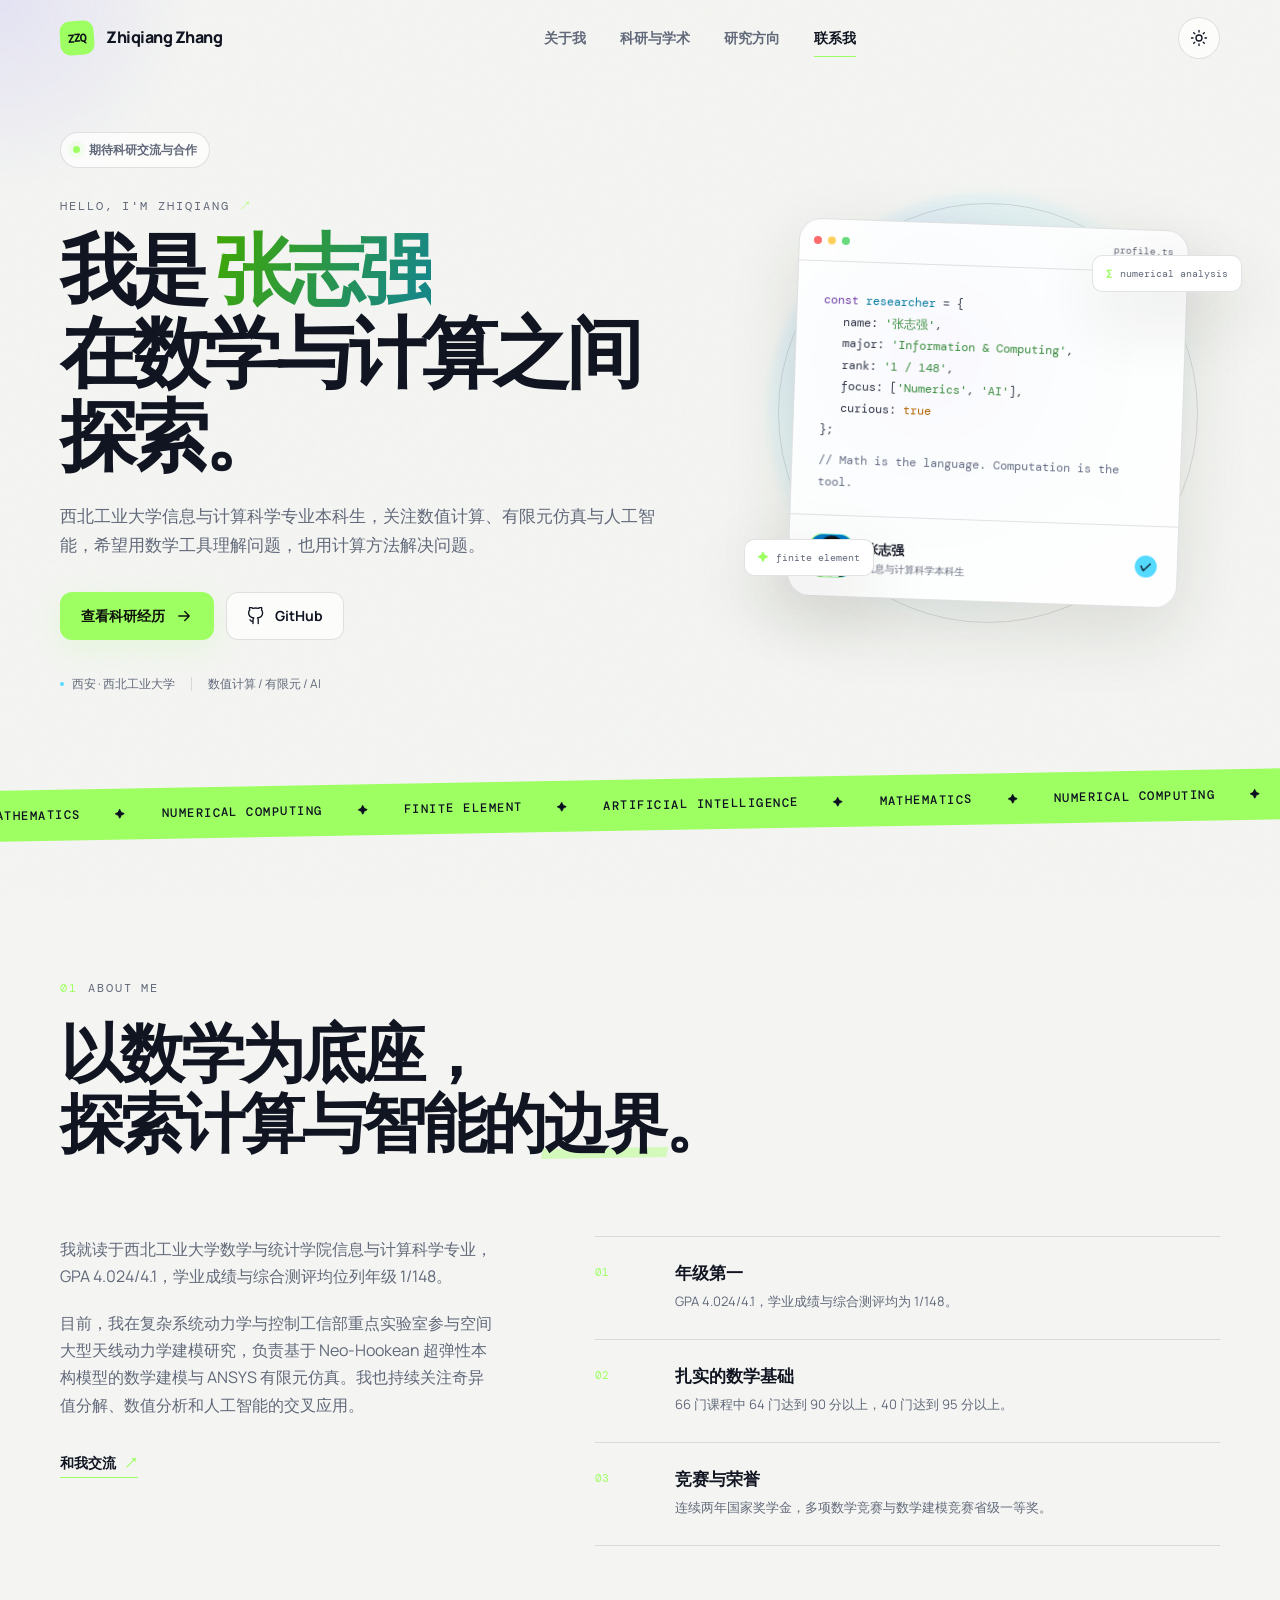
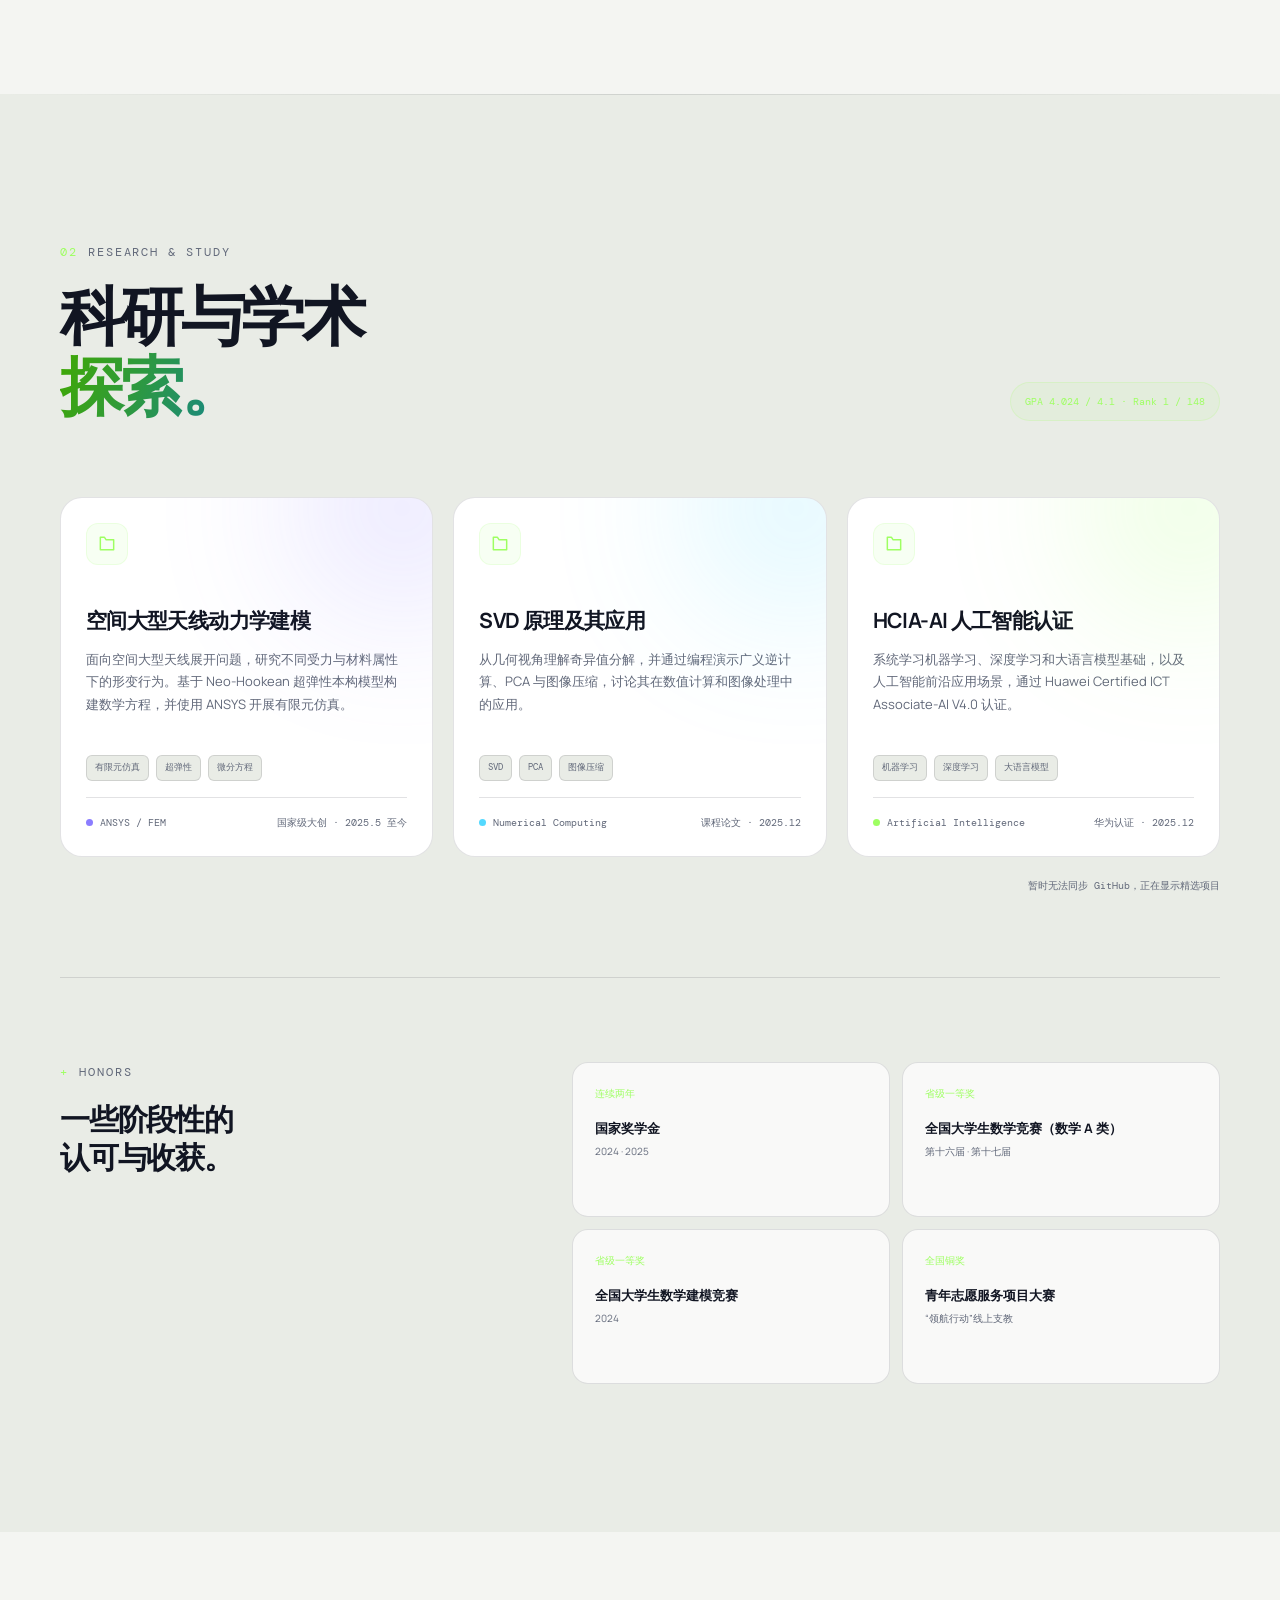
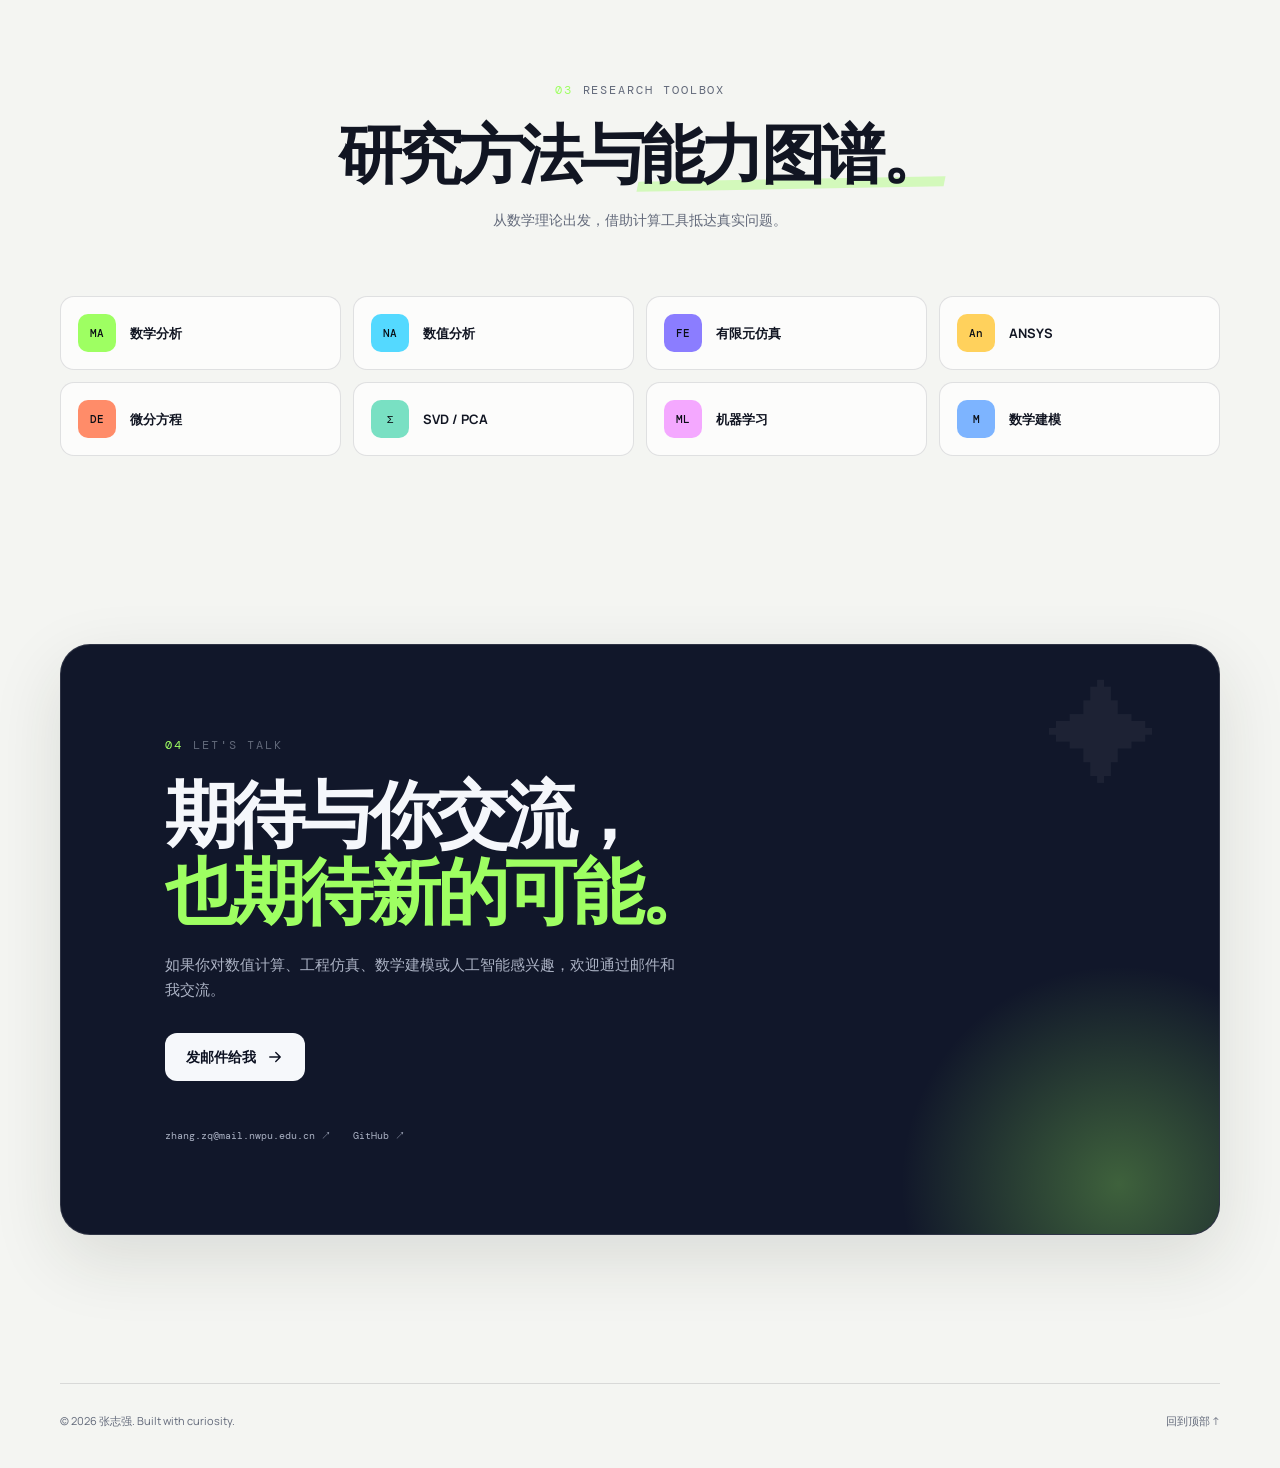
==== index.html @ 304f9591 "Create personal GitHub Pages site" ====
<!doctype html>
<html lang="zh-CN">
  <head>
    <meta charset="UTF-8" />
    <meta name="viewport" content="width=device-width, initial-scale=1.0, viewport-fit=cover" />
    <meta name="description" content="开发者个人主页与开源项目展示" />
    <meta name="theme-color" content="#0b1020" />
    <meta name="apple-mobile-web-app-capable" content="yes" />
    <meta name="apple-mobile-web-app-status-bar-style" content="black-translucent" />
    <meta name="apple-mobile-web-app-title" content="张志强" />
    <title>你的名字 · Developer</title>
    <link rel="manifest" href="manifest.webmanifest" />
    <link rel="icon" href="assets/icon.svg" type="image/svg+xml" />
    <link rel="apple-touch-icon" href="assets/icon.svg" />
    <link rel="preconnect" href="https://fonts.googleapis.com" />
    <link rel="preconnect" href="https://fonts.gstatic.com" crossorigin />
    <link
      href="https://fonts.googleapis.com/css2?family=DM+Mono:wght@400;500&family=Manrope:wght@400;500;600;700;800&display=swap"
      rel="stylesheet"
    />
    <link rel="stylesheet" href="styles.css" />
    <script src="profile.js" defer></script>
    <script src="script.js" defer></script>
  </head>
  <body>
    <a class="skip-link" href="#main">跳到主要内容</a>
    <div class="page-noise" aria-hidden="true"></div>
    <div class="cursor-glow" aria-hidden="true"></div>

    <header class="site-header" id="top">
      <nav class="nav shell" aria-label="主导航">
        <a class="brand" href="#top" aria-label="返回首页">
          <span class="brand-mark" data-profile="initials">YN</span>
          <span class="brand-text" data-profile="shortName">Your Name</span>
        </a>

        <button class="menu-toggle" type="button" aria-expanded="false" aria-controls="nav-links">
          <span></span><span></span>
          <span class="sr-only">打开菜单</span>
        </button>

        <div class="nav-links" id="nav-links">
          <a href="#about">关于我</a>
          <a href="#work">科研与学术</a>
          <a href="#stack">研究方向</a>
          <a href="#contact">联系我</a>
        </div>

        <button class="theme-toggle" type="button" aria-label="切换深浅色模式" title="切换主题">
          <svg class="sun" viewBox="0 0 24 24" aria-hidden="true">
            <circle cx="12" cy="12" r="4"></circle>
            <path d="M12 2v2M12 20v2M4.93 4.93l1.42 1.42M17.66 17.66l1.41 1.41M2 12h2M20 12h2M4.93 19.07l1.42-1.42M17.66 6.34l1.41-1.41"></path>
          </svg>
          <svg class="moon" viewBox="0 0 24 24" aria-hidden="true">
            <path d="M21 12.8A9 9 0 1 1 11.2 3 7 7 0 0 0 21 12.8Z"></path>
          </svg>
        </button>
      </nav>
    </header>

    <main id="main">
      <section class="hero shell">
        <div class="hero-copy reveal">
          <div class="availability"><span></span><strong data-profile="status">正在寻找有趣的机会</strong></div>
          <p class="eyebrow">HELLO, I'M ZHIQIANG <span aria-hidden="true">↗</span></p>
          <h1>
            我是 <span class="gradient-text" data-profile="name">你的名字</span><br />
            <span data-profile="heroLine">把想法写成产品。</span>
          </h1>
          <p class="hero-intro" data-profile="bio">
            一名关注体验与工程质量的全栈开发者。我喜欢把复杂的问题，做成简单、可靠且让人愿意使用的产品。
          </p>
          <div class="hero-actions">
            <a class="button primary" href="#work">
              查看科研经历
              <svg viewBox="0 0 24 24" aria-hidden="true"><path d="m5 12 14 0M13 6l6 6-6 6"></path></svg>
            </a>
            <a class="button ghost" data-link="github" href="https://github.com/yourname" target="_blank" rel="noreferrer">
              <svg viewBox="0 0 24 24" aria-hidden="true"><path d="M15 22v-4a4.8 4.8 0 0 0-1-3.5c3.3-.4 6.8-1.6 6.8-7A5.4 5.4 0 0 0 19.4 4 5 5 0 0 0 19.3.5S18.2.1 15 1.8a13.4 13.4 0 0 0-7 0C4.8.1 3.7.5 3.7.5A5 5 0 0 0 3.6 4a5.4 5.4 0 0 0-1.4 3.7c0 5.4 3.5 6.5 6.8 7A4.8 4.8 0 0 0 8 18v4M8 19c-3 .9-3-1.5-4-2"></path></svg>
              GitHub
            </a>
          </div>
          <div class="hero-meta" aria-label="个人信息">
            <span><i class="meta-dot"></i><span data-profile="location">China · Remote</span></span>
            <span class="meta-divider"></span>
            <span data-profile="focus">专注 Web / AI / Open Source</span>
          </div>
        </div>

        <div class="hero-visual reveal" aria-label="开发者名片">
          <div class="orbit orbit-one" aria-hidden="true"></div>
          <div class="orbit orbit-two" aria-hidden="true"></div>
          <div class="profile-card">
            <div class="window-bar"><span></span><span></span><span></span><small>profile.ts</small></div>
            <div class="code-card" aria-hidden="true">
              <p><span class="code-purple">const</span> <span class="code-blue">researcher</span> = {</p>
              <p class="indent">name: <span class="code-green" data-profile-code="name">'你的名字'</span>,</p>
              <p class="indent">major: <span class="code-green">'Information &amp; Computing'</span>,</p>
              <p class="indent">rank: <span class="code-green">'1 / 148'</span>,</p>
              <p class="indent">focus: [<span class="code-green">'Numerics'</span>, <span class="code-green">'AI'</span>],</p>
              <p class="indent">curious: <span class="code-orange">true</span></p>
              <p>};</p>
              <p class="code-comment">// Math is the language. Computation is the tool.</p>
            </div>
            <div class="card-profile">
              <img class="avatar portrait" src="assets/zhang-zhiqiang.jpg" alt="张志强的证件照" />
              <div><strong data-profile="name">你的名字</strong><span data-profile="role">Full-stack Developer</span></div>
              <div class="verified" title="Open source contributor">✓</div>
            </div>
          </div>
          <span class="floating-chip chip-one"><b>∑</b> numerical analysis</span>
          <span class="floating-chip chip-two"><b>✦</b> finite element</span>
        </div>
      </section>

      <section class="ticker" aria-label="专业方向">
        <div class="ticker-track">
          <span>MATHEMATICS</span><i>✦</i><span>NUMERICAL COMPUTING</span><i>✦</i><span>FINITE ELEMENT</span><i>✦</i><span>ARTIFICIAL INTELLIGENCE</span><i>✦</i>
          <span>MATHEMATICS</span><i>✦</i><span>NUMERICAL COMPUTING</span><i>✦</i><span>FINITE ELEMENT</span><i>✦</i><span>ARTIFICIAL INTELLIGENCE</span><i>✦</i>
        </div>
      </section>

      <section class="about section shell" id="about">
        <div class="section-heading reveal">
          <p class="section-kicker"><span>01</span> ABOUT ME</p>
          <h2>以数学为底座，<br />探索计算与智能的<span class="accent-underline">边界</span>。</h2>
        </div>
        <div class="about-grid">
          <div class="about-copy reveal">
            <p data-profile="about1">我是一名喜欢从真实需求出发的开发者，关注产品从概念、设计到上线的完整过程。</p>
            <p data-profile="about2">我相信好软件应该兼具清晰的逻辑、可靠的性能和自然的使用体验。空闲时，我会维护开源项目、研究新技术，也会写下一些开发笔记。</p>
            <a class="text-link" href="mailto:zhang.zq@mail.nwpu.edu.cn">和我交流 <span>↗</span></a>
          </div>
          <div class="values reveal">
            <article>
              <span>01</span>
              <div><h3>年级第一</h3><p>GPA 4.024/4.1，学业成绩与综合测评均为 1/148。</p></div>
            </article>
            <article>
              <span>02</span>
              <div><h3>扎实的数学基础</h3><p>66 门课程中 64 门达到 90 分以上，40 门达到 95 分以上。</p></div>
            </article>
            <article>
              <span>03</span>
              <div><h3>竞赛与荣誉</h3><p>连续两年国家奖学金，多项数学竞赛与数学建模竞赛省级一等奖。</p></div>
            </article>
          </div>
        </div>
      </section>

      <section class="work section" id="work">
        <div class="shell">
          <div class="section-heading work-heading reveal">
            <div>
              <p class="section-kicker"><span>02</span> RESEARCH &amp; STUDY</p>
              <h2>科研与学术<br /><span class="gradient-text">探索。</span></h2>
            </div>
            <span class="academic-badge">GPA 4.024 / 4.1 · Rank 1 / 148</span>
          </div>
          <div class="projects-grid" id="projects-grid" aria-live="polite"></div>
          <p class="projects-status" id="projects-status"></p>
          <div class="honors reveal" aria-label="竞赛与荣誉">
            <div class="honors-intro">
              <p class="section-kicker"><span>+</span> HONORS</p>
              <h3>一些阶段性的<br />认可与收获。</h3>
            </div>
            <div class="honors-list">
              <article><b>连续两年</b><span>国家奖学金</span><small>2024 · 2025</small></article>
              <article><b>省级一等奖</b><span>全国大学生数学竞赛（数学 A 类）</span><small>第十六届 · 第十七届</small></article>
              <article><b>省级一等奖</b><span>全国大学生数学建模竞赛</span><small>2024</small></article>
              <article><b>全国铜奖</b><span>青年志愿服务项目大赛</span><small>“领航行动”线上支教</small></article>
            </div>
          </div>
        </div>
      </section>

      <section class="stack section shell" id="stack">
        <div class="section-heading centered reveal">
          <p class="section-kicker"><span>03</span> RESEARCH TOOLBOX</p>
          <h2>研究方法与<span class="accent-underline">能力图谱。</span></h2>
          <p>从数学理论出发，借助计算工具抵达真实问题。</p>
        </div>
        <div class="stack-grid reveal" id="stack-grid"></div>
      </section>

      <section class="contact section shell" id="contact">
        <div class="contact-card reveal">
          <div class="contact-orb" aria-hidden="true"></div>
          <p class="section-kicker"><span>04</span> LET'S TALK</p>
          <h2>期待与你交流，<br /><span>也期待新的可能。</span></h2>
          <p data-profile="contactText">无论是项目合作、技术交流，还是单纯打个招呼，我都会认真回复。</p>
          <a class="button light" data-link="email" href="mailto:hello@example.com">
              发邮件给我
            <svg viewBox="0 0 24 24" aria-hidden="true"><path d="m5 12 14 0M13 6l6 6-6 6"></path></svg>
          </a>
          <div class="social-links" aria-label="社交链接">
            <a href="mailto:zhang.zq@mail.nwpu.edu.cn">zhang.zq@mail.nwpu.edu.cn ↗</a>
            <a data-link="github" href="https://github.com/httpkaitou8" target="_blank" rel="noreferrer">GitHub ↗</a>
          </div>
        </div>
      </section>
    </main>

    <footer class="footer shell">
      <p>© <span id="year"></span> <span data-profile="name">你的名字</span>. Built with curiosity.</p>
      <a href="#top">回到顶部 ↑</a>
    </footer>
  </body>
</html>
---- styles.css ----
:root {
  --bg: #090c16;
  --bg-soft: #0e1220;
  --surface: rgba(19, 24, 41, 0.72);
  --surface-solid: #131829;
  --surface-hover: #191f34;
  --text: #f4f6fb;
  --muted: #959db1;
  --line: rgba(255, 255, 255, 0.1);
  --accent: #9eff62;
  --accent-2: #8b7dff;
  --accent-3: #54d9ff;
  --header: rgba(9, 12, 22, 0.76);
  --shadow: 0 24px 70px rgba(0, 0, 0, 0.34);
  --radius: 22px;
  --font: "Manrope", "PingFang SC", "Microsoft YaHei", sans-serif;
  --mono: "DM Mono", "SFMono-Regular", Consolas, monospace;
}

html[data-theme="light"] {
  --bg: #f4f5f2;
  --bg-soft: #e9ece6;
  --surface: rgba(255, 255, 255, 0.7);
  --surface-solid: #fff;
  --surface-hover: #f7f8f5;
  --text: #111522;
  --muted: #62697a;
  --line: rgba(17, 21, 34, 0.12);
  --header: rgba(244, 245, 242, 0.8);
  --shadow: 0 24px 70px rgba(29, 38, 28, 0.12);
}

* {
  box-sizing: border-box;
}

html {
  scroll-behavior: smooth;
  scroll-padding-top: 90px;
}

body {
  margin: 0;
  min-height: 100vh;
  min-height: 100dvh;
  color: var(--text);
  background: var(--bg);
  font-family: var(--font);
  line-height: 1.7;
  overflow-x: hidden;
  transition: background 0.35s ease, color 0.35s ease;
}

::selection {
  color: #0a0d13;
  background: var(--accent);
}

a {
  color: inherit;
  text-decoration: none;
}

button,
a {
  -webkit-tap-highlight-color: transparent;
  touch-action: manipulation;
}

button {
  font: inherit;
}

svg {
  fill: none;
  stroke: currentColor;
  stroke-linecap: round;
  stroke-linejoin: round;
  stroke-width: 1.8;
}

.shell {
  width: min(1160px, calc(100% - 48px));
  margin-inline: auto;
}

.sr-only {
  position: absolute;
  width: 1px;
  height: 1px;
  padding: 0;
  margin: -1px;
  overflow: hidden;
  clip: rect(0, 0, 0, 0);
  white-space: nowrap;
  border: 0;
}

.skip-link {
  position: fixed;
  top: -100px;
  left: 20px;
  z-index: 999;
  padding: 10px 16px;
  color: #0b1020;
  background: var(--accent);
  border-radius: 8px;
  transition: top 0.2s;
}

.skip-link:focus {
  top: 20px;
}

.page-noise {
  position: fixed;
  z-index: -2;
  inset: 0;
  opacity: 0.025;
  pointer-events: none;
  background-image: url("data:image/svg+xml,%3Csvg viewBox='0 0 180 180' xmlns='http://www.w3.org/2000/svg'%3E%3Cfilter id='n'%3E%3CfeTurbulence type='fractalNoise' baseFrequency='.9' numOctaves='3' stitchTiles='stitch'/%3E%3C/filter%3E%3Crect width='100%25' height='100%25' filter='url(%23n)' opacity='.8'/%3E%3C/svg%3E");
}

.cursor-glow {
  position: fixed;
  z-index: -1;
  width: 420px;
  height: 420px;
  pointer-events: none;
  border-radius: 50%;
  opacity: 0.15;
  background: radial-gradient(circle, var(--accent-2), transparent 66%);
  filter: blur(8px);
  transform: translate(-50%, -50%);
  transition: opacity 0.3s;
}

.site-header {
  position: fixed;
  z-index: 100;
  top: 0;
  right: 0;
  left: 0;
  border-bottom: 1px solid transparent;
  transition: border 0.25s, background 0.25s, backdrop-filter 0.25s;
}

.site-header.scrolled {
  background: var(--header);
  border-color: var(--line);
  -webkit-backdrop-filter: blur(18px);
  backdrop-filter: blur(18px);
}

.nav {
  display: flex;
  align-items: center;
  height: calc(76px + env(safe-area-inset-top));
  padding-top: env(safe-area-inset-top);
}

.brand {
  display: inline-flex;
  gap: 12px;
  align-items: center;
  font-weight: 800;
  letter-spacing: -0.03em;
}

.brand-mark {
  display: grid;
  width: 34px;
  height: 34px;
  color: #0c1117;
  background: var(--accent);
  border-radius: 10px;
  place-items: center;
  font-family: var(--mono);
  font-size: 11px;
  letter-spacing: -0.07em;
  transform: rotate(-4deg);
}

.nav-links {
  display: flex;
  gap: 34px;
  margin: auto;
  color: var(--muted);
  font-size: 14px;
  font-weight: 600;
}

.nav-links a {
  position: relative;
  transition: color 0.2s;
}

.nav-links a::after {
  position: absolute;
  right: 0;
  bottom: -7px;
  left: 0;
  height: 1px;
  content: "";
  background: var(--accent);
  transform: scaleX(0);
  transform-origin: right;
  transition: transform 0.25s;
}

.nav-links a:hover,
.nav-links a.active {
  color: var(--text);
}

.nav-links a:hover::after,
.nav-links a.active::after {
  transform: scaleX(1);
  transform-origin: left;
}

.theme-toggle,
.menu-toggle {
  display: grid;
  width: 42px;
  height: 42px;
  color: var(--text);
  cursor: pointer;
  background: var(--surface);
  border: 1px solid var(--line);
  border-radius: 50%;
  place-items: center;
}

.theme-toggle svg {
  width: 18px;
}

.theme-toggle .sun,
html[data-theme="light"] .theme-toggle .moon {
  display: none;
}

html[data-theme="light"] .theme-toggle .sun {
  display: block;
}

.menu-toggle {
  display: none;
}

.hero {
  display: grid;
  grid-template-columns: 1.14fr 0.86fr;
  gap: 80px;
  align-items: center;
  min-height: 780px;
  padding-top: 120px;
  padding-bottom: 74px;
}

.availability {
  display: inline-flex;
  gap: 9px;
  align-items: center;
  padding: 7px 12px;
  color: var(--muted);
  background: var(--surface);
  border: 1px solid var(--line);
  border-radius: 999px;
  font-size: 12px;
}

.availability span {
  width: 7px;
  height: 7px;
  background: var(--accent);
  border-radius: 50%;
  box-shadow: 0 0 0 5px rgba(158, 255, 98, 0.1);
  animation: pulse 2s infinite;
}

.availability strong {
  font-weight: 600;
}

.eyebrow,
.section-kicker {
  display: flex;
  gap: 10px;
  align-items: center;
  margin: 28px 0 11px;
  color: var(--muted);
  font-family: var(--mono);
  font-size: 12px;
  letter-spacing: 0.16em;
}

.eyebrow span {
  color: var(--accent);
}

.hero h1 {
  max-width: 760px;
  margin: 0;
  font-size: clamp(50px, 6vw, 82px);
  line-height: 1.08;
  letter-spacing: -0.062em;
}

.gradient-text {
  color: transparent;
  background: linear-gradient(110deg, var(--accent), #d6ffbb 44%, var(--accent-3));
  -webkit-background-clip: text;
  background-clip: text;
}

html[data-theme="light"] .gradient-text {
  background-image: linear-gradient(110deg, #41a900, #178786 92%);
}

.hero-intro {
  max-width: 620px;
  margin: 26px 0 32px;
  color: var(--muted);
  font-size: 17px;
}

.hero-actions {
  display: flex;
  gap: 12px;
  flex-wrap: wrap;
}

.button {
  display: inline-flex;
  gap: 10px;
  align-items: center;
  justify-content: center;
  min-height: 48px;
  padding: 0 20px;
  border: 1px solid transparent;
  border-radius: 12px;
  font-size: 14px;
  font-weight: 700;
  transition: transform 0.2s, border 0.2s, background 0.2s, box-shadow 0.2s;
}

.button svg {
  width: 18px;
}

.button:hover {
  transform: translateY(-2px);
}

.button.primary {
  color: #0d130b;
  background: var(--accent);
  box-shadow: 0 8px 28px rgba(158, 255, 98, 0.16);
}

.button.primary:hover {
  box-shadow: 0 12px 35px rgba(158, 255, 98, 0.25);
}

.button.ghost {
  background: var(--surface);
  border-color: var(--line);
}

.button.ghost:hover {
  background: var(--surface-hover);
  border-color: rgba(158, 255, 98, 0.35);
}

.placeholder-link {
  pointer-events: none;
  opacity: 0.56;
}

.optional-label {
  font-size: 9px;
  font-weight: 500;
}

.hero-meta {
  display: flex;
  gap: 16px;
  align-items: center;
  margin-top: 34px;
  color: var(--muted);
  font-size: 12px;
}

.hero-meta > span:first-child {
  display: inline-flex;
  gap: 8px;
  align-items: center;
}

.meta-dot {
  width: 4px;
  height: 4px;
  background: var(--accent-3);
  border-radius: 50%;
}

.meta-divider {
  width: 1px;
  height: 14px;
  background: var(--line);
}

.hero-visual {
  position: relative;
  display: grid;
  min-height: 490px;
  place-items: center;
}

.hero-visual::before {
  position: absolute;
  z-index: -2;
  width: 440px;
  height: 440px;
  content: "";
  background: radial-gradient(circle at 38% 38%, rgba(139, 125, 255, 0.35), rgba(84, 217, 255, 0.1) 42%, transparent 70%);
  border-radius: 50%;
  filter: blur(4px);
}

.orbit {
  position: absolute;
  z-index: -1;
  border: 1px solid var(--line);
  border-radius: 50%;
}

.orbit::after {
  position: absolute;
  width: 8px;
  height: 8px;
  content: "";
  background: var(--accent);
  border-radius: 50%;
  box-shadow: 0 0 16px var(--accent);
}

.orbit-one {
  width: 420px;
  height: 420px;
  animation: orbit 18s linear infinite;
}

.orbit-one::after {
  top: 47px;
  left: 69px;
}

.orbit-two {
  width: 340px;
  height: 340px;
  border-style: dashed;
  animation: orbit 24s linear infinite reverse;
}

.orbit-two::after {
  right: 30px;
  bottom: 76px;
  background: var(--accent-3);
  box-shadow: 0 0 16px var(--accent-3);
}

.profile-card {
  width: min(390px, 90%);
  overflow: hidden;
  background: rgba(14, 18, 32, 0.84);
  border: 1px solid rgba(255, 255, 255, 0.14);
  border-radius: 22px;
  box-shadow: var(--shadow);
  transform: rotate(2deg);
  -webkit-backdrop-filter: blur(20px);
  backdrop-filter: blur(20px);
  transition: transform 0.35s ease;
}

html[data-theme="light"] .profile-card {
  background: rgba(255, 255, 255, 0.88);
  border-color: var(--line);
}

.profile-card:hover {
  transform: rotate(0) translateY(-6px);
}

.window-bar {
  display: flex;
  gap: 6px;
  align-items: center;
  height: 42px;
  padding: 0 14px;
  border-bottom: 1px solid var(--line);
}

.window-bar span {
  width: 8px;
  height: 8px;
  background: #ff6b6b;
  border-radius: 50%;
}

.window-bar span:nth-child(2) { background: #ffd15c; }
.window-bar span:nth-child(3) { background: #69db7c; }

.window-bar small {
  margin-left: auto;
  color: var(--muted);
  font-family: var(--mono);
  font-size: 10px;
}

.code-card {
  padding: 28px 26px 22px;
  color: #d8dcea;
  font-family: var(--mono);
  font-size: 12px;
  line-height: 1.8;
}

html[data-theme="light"] .code-card { color: #303747; }
.code-card p { margin: 0; }
.code-card .indent { padding-left: 20px; }
.code-purple { color: #c49cff; }
.code-blue { color: #76d5ff; }
.code-green { color: #9effa1; }
.code-orange { color: #ffbc75; }
html[data-theme="light"] .code-purple { color: #7041a8; }
html[data-theme="light"] .code-blue { color: #047a9d; }
html[data-theme="light"] .code-green { color: #388a3b; }
html[data-theme="light"] .code-orange { color: #b46300; }
.code-comment { padding-top: 9px; color: #687086; }

.card-profile {
  display: grid;
  grid-template-columns: auto 1fr auto;
  gap: 12px;
  align-items: center;
  padding: 18px 20px;
  background: rgba(255, 255, 255, 0.035);
  border-top: 1px solid var(--line);
}

.avatar {
  display: grid;
  width: 44px;
  height: 44px;
  color: #0b1020;
  background: linear-gradient(135deg, var(--accent), var(--accent-3));
  border-radius: 13px;
  place-items: center;
  font-family: var(--mono);
  font-size: 12px;
  font-weight: 500;
}

.avatar.portrait {
  display: block;
  object-fit: cover;
  object-position: center 20%;
  border: 1px solid rgba(255, 255, 255, 0.15);
}

.card-profile strong,
.card-profile span {
  display: block;
}

.card-profile strong { font-size: 13px; }
.card-profile span { color: var(--muted); font-size: 10px; }

.verified {
  display: grid;
  width: 22px;
  height: 22px;
  color: #091016;
  background: var(--accent-3);
  border-radius: 50%;
  place-items: center;
  font-size: 12px;
  font-weight: 800;
}

.floating-chip {
  position: absolute;
  display: inline-flex;
  gap: 8px;
  align-items: center;
  padding: 9px 13px;
  color: var(--muted);
  background: var(--surface-solid);
  border: 1px solid var(--line);
  border-radius: 10px;
  box-shadow: var(--shadow);
  font-family: var(--mono);
  font-size: 10px;
  animation: float 4s ease-in-out infinite;
}

.floating-chip b { color: var(--accent); }
.chip-one { top: 87px; right: -22px; }
.chip-two { bottom: 82px; left: -12px; animation-delay: -2s; }

.ticker {
  overflow: hidden;
  padding: 15px 0;
  color: #0b1020;
  background: var(--accent);
  transform: rotate(-1deg) scale(1.02);
}

.ticker-track {
  display: flex;
  gap: 34px;
  width: max-content;
  align-items: center;
  font-family: var(--mono);
  font-size: 12px;
  font-weight: 500;
  letter-spacing: 0.11em;
  animation: ticker 28s linear infinite;
}

.ticker-track i { font-size: 10px; font-style: normal; }

.section {
  padding-top: 148px;
  padding-bottom: 148px;
}

.section-kicker {
  margin: 0 0 18px;
}

.section-kicker span {
  color: var(--accent);
}

.section-heading h2 {
  margin: 0;
  font-size: clamp(38px, 5vw, 66px);
  line-height: 1.1;
  letter-spacing: -0.055em;
}

.accent-underline {
  position: relative;
  z-index: 0;
  white-space: nowrap;
}

.accent-underline::after {
  position: absolute;
  z-index: -1;
  right: -2px;
  bottom: 7px;
  left: -2px;
  height: 10px;
  content: "";
  background: var(--accent);
  opacity: 0.38;
  transform: skewX(-12deg) rotate(-1deg);
}

.about-grid {
  display: grid;
  grid-template-columns: 0.82fr 1.18fr;
  gap: 100px;
  align-items: start;
  margin-top: 78px;
}

.about-copy p {
  margin: 0 0 20px;
  color: var(--muted);
  font-size: 16px;
}

.text-link {
  display: inline-flex;
  gap: 8px;
  padding-bottom: 3px;
  margin-top: 12px;
  border-bottom: 1px solid var(--accent);
  font-size: 14px;
  font-weight: 700;
}

.text-link span {
  color: var(--accent);
  transition: transform 0.2s;
}

.text-link:hover span { transform: translate(2px, -2px); }

.values article {
  display: grid;
  grid-template-columns: 58px 1fr;
  gap: 22px;
  padding: 26px 0;
  border-top: 1px solid var(--line);
}

.values article:last-child { border-bottom: 1px solid var(--line); }
.values article > span { color: var(--accent); font-family: var(--mono); font-size: 11px; }
.values h3 { margin: -4px 0 3px; font-size: 17px; }
.values p { margin: 0; color: var(--muted); font-size: 13px; }

.work {
  position: relative;
  background: var(--bg-soft);
}

.work::before {
  position: absolute;
  top: 0;
  right: 0;
  left: 0;
  height: 1px;
  content: "";
  background: linear-gradient(90deg, transparent, var(--line), transparent);
}

.work-heading {
  display: flex;
  justify-content: space-between;
  align-items: end;
}

.academic-badge {
  padding: 10px 14px;
  color: var(--accent);
  background: rgba(158, 255, 98, 0.07);
  border: 1px solid rgba(158, 255, 98, 0.18);
  border-radius: 999px;
  font-family: var(--mono);
  font-size: 10px;
  white-space: nowrap;
}

.projects-grid {
  display: grid;
  grid-template-columns: repeat(12, 1fr);
  gap: 20px;
  margin-top: 76px;
}

.project-card {
  position: relative;
  display: flex;
  grid-column: span 4;
  min-height: 360px;
  flex-direction: column;
  overflow: hidden;
  padding: 25px;
  background: var(--surface-solid);
  border: 1px solid var(--line);
  border-radius: var(--radius);
  transition: transform 0.3s, border-color 0.3s, box-shadow 0.3s;
}

.project-card::before {
  position: absolute;
  width: 200px;
  height: 200px;
  top: -90px;
  right: -70px;
  content: "";
  background: var(--card-glow, var(--accent-2));
  border-radius: 50%;
  filter: blur(80px);
  opacity: 0.22;
  transition: opacity 0.3s, transform 0.3s;
}

.project-card:hover {
  border-color: rgba(158, 255, 98, 0.3);
  box-shadow: 0 26px 50px rgba(0, 0, 0, 0.18);
  transform: translateY(-7px);
}

.project-card:hover::before { opacity: 0.38; transform: scale(1.15); }

.project-top {
  display: flex;
  justify-content: space-between;
  align-items: center;
}

.folder-icon {
  display: grid;
  width: 42px;
  height: 42px;
  color: var(--accent);
  background: rgba(158, 255, 98, 0.08);
  border: 1px solid rgba(158, 255, 98, 0.14);
  border-radius: 12px;
  place-items: center;
}

.folder-icon svg { width: 20px; }
.project-links { display: flex; gap: 8px; }
.project-links a {
  display: grid;
  width: 34px;
  height: 34px;
  color: var(--muted);
  border: 1px solid var(--line);
  border-radius: 9px;
  place-items: center;
  transition: color 0.2s, border 0.2s;
}
.project-links a:hover { color: var(--accent); border-color: var(--accent); }
.project-links svg { width: 15px; }
.project-card h3 { margin: 38px 0 10px; font-size: 21px; letter-spacing: -0.03em; }
.project-card > p { margin: 0; color: var(--muted); font-size: 13px; line-height: 1.7; }
.project-tags { display: flex; gap: 7px; flex-wrap: wrap; margin-top: auto; padding-top: 28px; }
.project-tags span { padding: 4px 8px; color: var(--muted); background: var(--bg-soft); border: 1px solid var(--line); border-radius: 6px; font-family: var(--mono); font-size: 9px; }
.project-foot { display: flex; justify-content: space-between; align-items: center; padding-top: 16px; margin-top: 16px; color: var(--muted); border-top: 1px solid var(--line); font-family: var(--mono); font-size: 10px; }
.language { display: inline-flex; gap: 7px; align-items: center; }
.language i { width: 7px; height: 7px; background: var(--card-glow); border-radius: 50%; }
.stars { display: inline-flex; gap: 5px; align-items: center; }
.stars svg { width: 12px; }
.projects-status { min-height: 20px; margin: 20px 0 0; color: var(--muted); font-family: var(--mono); font-size: 10px; text-align: right; }

.honors {
  display: grid;
  grid-template-columns: 0.8fr 1.2fr;
  gap: 80px;
  padding-top: 84px;
  margin-top: 80px;
  border-top: 1px solid var(--line);
}

.honors-intro h3 {
  margin: 0;
  font-size: 30px;
  line-height: 1.25;
  letter-spacing: -0.04em;
}

.honors-list {
  display: grid;
  grid-template-columns: repeat(2, 1fr);
  gap: 12px;
}

.honors-list article {
  min-height: 155px;
  padding: 22px;
  background: var(--surface);
  border: 1px solid var(--line);
  border-radius: 16px;
  transition: border 0.2s, transform 0.2s;
}

.honors-list article:hover {
  border-color: rgba(158, 255, 98, 0.3);
  transform: translateY(-3px);
}

.honors-list b,
.honors-list span,
.honors-list small {
  display: block;
}

.honors-list b {
  color: var(--accent);
  font-family: var(--mono);
  font-size: 10px;
  font-weight: 500;
}

.honors-list span {
  margin-top: 15px;
  font-size: 13px;
  font-weight: 700;
}

.honors-list small {
  margin-top: 4px;
  color: var(--muted);
  font-size: 10px;
}

.centered { text-align: center; }
.centered .section-kicker { justify-content: center; }
.centered > p:last-child { margin: 20px 0 0; color: var(--muted); font-size: 14px; }
.stack-grid { display: grid; grid-template-columns: repeat(4, 1fr); gap: 12px; margin-top: 64px; }
.stack-item {
  display: flex;
  gap: 14px;
  align-items: center;
  padding: 17px;
  background: var(--surface);
  border: 1px solid var(--line);
  border-radius: 14px;
  transition: transform 0.2s, border 0.2s;
}
.stack-item:hover { border-color: var(--item-color); transform: translateY(-3px); }
.stack-mark { display: grid; width: 38px; height: 38px; color: #0a0e15; background: var(--item-color); border-radius: 10px; place-items: center; font-family: var(--mono); font-size: 11px; font-weight: 500; }
.stack-item span:last-child { font-size: 13px; font-weight: 700; }

.contact { padding-top: 40px; }
.contact-card {
  position: relative;
  overflow: hidden;
  padding: 90px 9%;
  color: #f5f7fb;
  background: #11172a;
  border: 1px solid rgba(255, 255, 255, 0.12);
  border-radius: 30px;
  box-shadow: var(--shadow);
}
.contact-card::before { position: absolute; right: -130px; bottom: -180px; width: 460px; height: 460px; content: ""; background: radial-gradient(circle, rgba(158, 255, 98, 0.32), transparent 67%); }
.contact-card::after { position: absolute; top: 34px; right: 50px; width: 120px; height: 120px; content: "✦"; color: rgba(255, 255, 255, 0.05); font-size: 110px; line-height: 1; }
.contact-card > * { position: relative; z-index: 1; }
.contact-card h2 { max-width: 750px; margin: 0; font-size: clamp(42px, 6vw, 72px); line-height: 1.07; letter-spacing: -0.058em; }
.contact-card h2 span { color: var(--accent); }
.contact-card > p:not(.section-kicker) { max-width: 510px; margin: 24px 0 30px; color: #abb2c4; font-size: 15px; }
.button.light { color: #0b1020; background: #f6f8fb; }
.button.light:hover { background: var(--accent); }
.social-links { display: flex; gap: 22px; margin-top: 46px; color: #abb2c4; font-family: var(--mono); font-size: 10px; }
.social-links a:hover { color: var(--accent); }

.footer { display: flex; justify-content: space-between; padding-top: 28px; padding-bottom: calc(38px + env(safe-area-inset-bottom)); color: var(--muted); border-top: 1px solid var(--line); font-size: 11px; }
.footer p { margin: 0; }
.footer a:hover { color: var(--accent); }

.reveal { opacity: 0; transform: translateY(24px); transition: opacity 0.7s ease, transform 0.7s ease; }
.reveal.visible { opacity: 1; transform: translateY(0); }

@keyframes pulse { 50% { box-shadow: 0 0 0 8px rgba(158, 255, 98, 0); } }
@keyframes orbit { to { transform: rotate(360deg); } }
@keyframes float { 50% { transform: translateY(-10px); } }
@keyframes ticker { to { transform: translateX(-50%); } }

@media (max-width: 960px) {
  .hero { grid-template-columns: 1fr; gap: 20px; padding-top: 160px; }
  .hero-copy { max-width: 760px; }
  .hero-visual { min-height: 530px; }
  .chip-one { right: 5%; }
  .chip-two { left: 7%; }
  .about-grid { grid-template-columns: 1fr; gap: 48px; }
  .project-card { grid-column: span 6; }
  .project-card:last-child { grid-column: 4 / span 6; }
  .stack-grid { grid-template-columns: repeat(2, 1fr); }
  .honors { grid-template-columns: 1fr; gap: 40px; }
}

@media (max-width: 720px) {
  .shell { width: min(100% - 32px, 1160px); }
  .section { padding-top: 100px; padding-bottom: 100px; }
  .brand-text { display: none; }
  .menu-toggle { position: relative; display: grid; margin-left: auto; margin-right: 10px; border-radius: 12px; }
  .menu-toggle span:not(.sr-only) { position: absolute; width: 16px; height: 1px; background: currentColor; transition: transform 0.25s; }
  .menu-toggle span:first-child { transform: translateY(-3px); }
  .menu-toggle span:nth-child(2) { transform: translateY(3px); }
  .menu-toggle[aria-expanded="true"] span:first-child { transform: rotate(45deg); }
  .menu-toggle[aria-expanded="true"] span:nth-child(2) { transform: rotate(-45deg); }
  .nav-links {
    position: absolute;
    top: calc(68px + env(safe-area-inset-top));
    right: 16px;
    left: 16px;
    display: grid;
    gap: 0;
    padding: 12px;
    visibility: hidden;
    background: var(--surface-solid);
    border: 1px solid var(--line);
    border-radius: 16px;
    box-shadow: var(--shadow);
    opacity: 0;
    transform: translateY(-8px);
    transition: opacity 0.2s, transform 0.2s, visibility 0.2s;
  }
  .nav-links.open { visibility: visible; opacity: 1; transform: translateY(0); }
  .nav-links a { padding: 10px 12px; }
  .nav-links a::after { display: none; }
  .hero { min-height: auto; padding-top: 132px; padding-bottom: 70px; }
  .hero h1 { font-size: clamp(43px, 13vw, 64px); }
  .hero-intro { font-size: 15px; }
  .hero-meta { align-items: flex-start; flex-direction: column; gap: 6px; }
  .meta-divider { display: none; }
  .hero-visual { min-height: 460px; }
  .hero-visual::before, .orbit-one { width: 360px; height: 360px; }
  .orbit-two { width: 290px; height: 290px; }
  .floating-chip { display: none; }
  .ticker { transform: rotate(-1.5deg) scale(1.04); }
  .work-heading { align-items: flex-start; flex-direction: column; gap: 28px; }
  .projects-grid { margin-top: 50px; }
  .project-card,
  .project-card:last-child { grid-column: 1 / -1; min-height: 330px; }
  .honors { padding-top: 60px; margin-top: 60px; }
  .honors-list { grid-template-columns: 1fr; }
  .contact-card { padding: 66px 28px; border-radius: 22px; }
  .social-links { flex-wrap: wrap; }
}

@media (max-width: 440px) {
  .hero-actions .button { width: 100%; }
  .hero-visual { min-height: 420px; }
  .hero-visual::before, .orbit-one { width: 310px; height: 310px; }
  .orbit-two { width: 260px; height: 260px; }
  .profile-card { width: 100%; }
  .code-card { padding: 23px 18px; font-size: 10px; }
  .about-grid { margin-top: 50px; }
  .stack-grid { grid-template-columns: 1fr; }
  .contact-card h2 { font-size: 40px; }
  .footer { align-items: flex-start; flex-direction: column; gap: 8px; }
}

@media (max-width: 360px) {
  .shell { width: calc(100% - 24px); }
  .hero { padding-top: 120px; }
  .hero h1 { font-size: 39px; }
  .profile-card { transform: none; }
  .contact-card { padding-inline: 22px; }
  .social-links a { overflow-wrap: anywhere; }
}

@media (prefers-reduced-motion: reduce) {
  *, *::before, *::after { scroll-behavior: auto !important; animation-duration: 0.01ms !important; animation-iteration-count: 1 !important; transition-duration: 0.01ms !important; }
  .reveal { opacity: 1; transform: none; }
  .cursor-glow { display: none; }
}
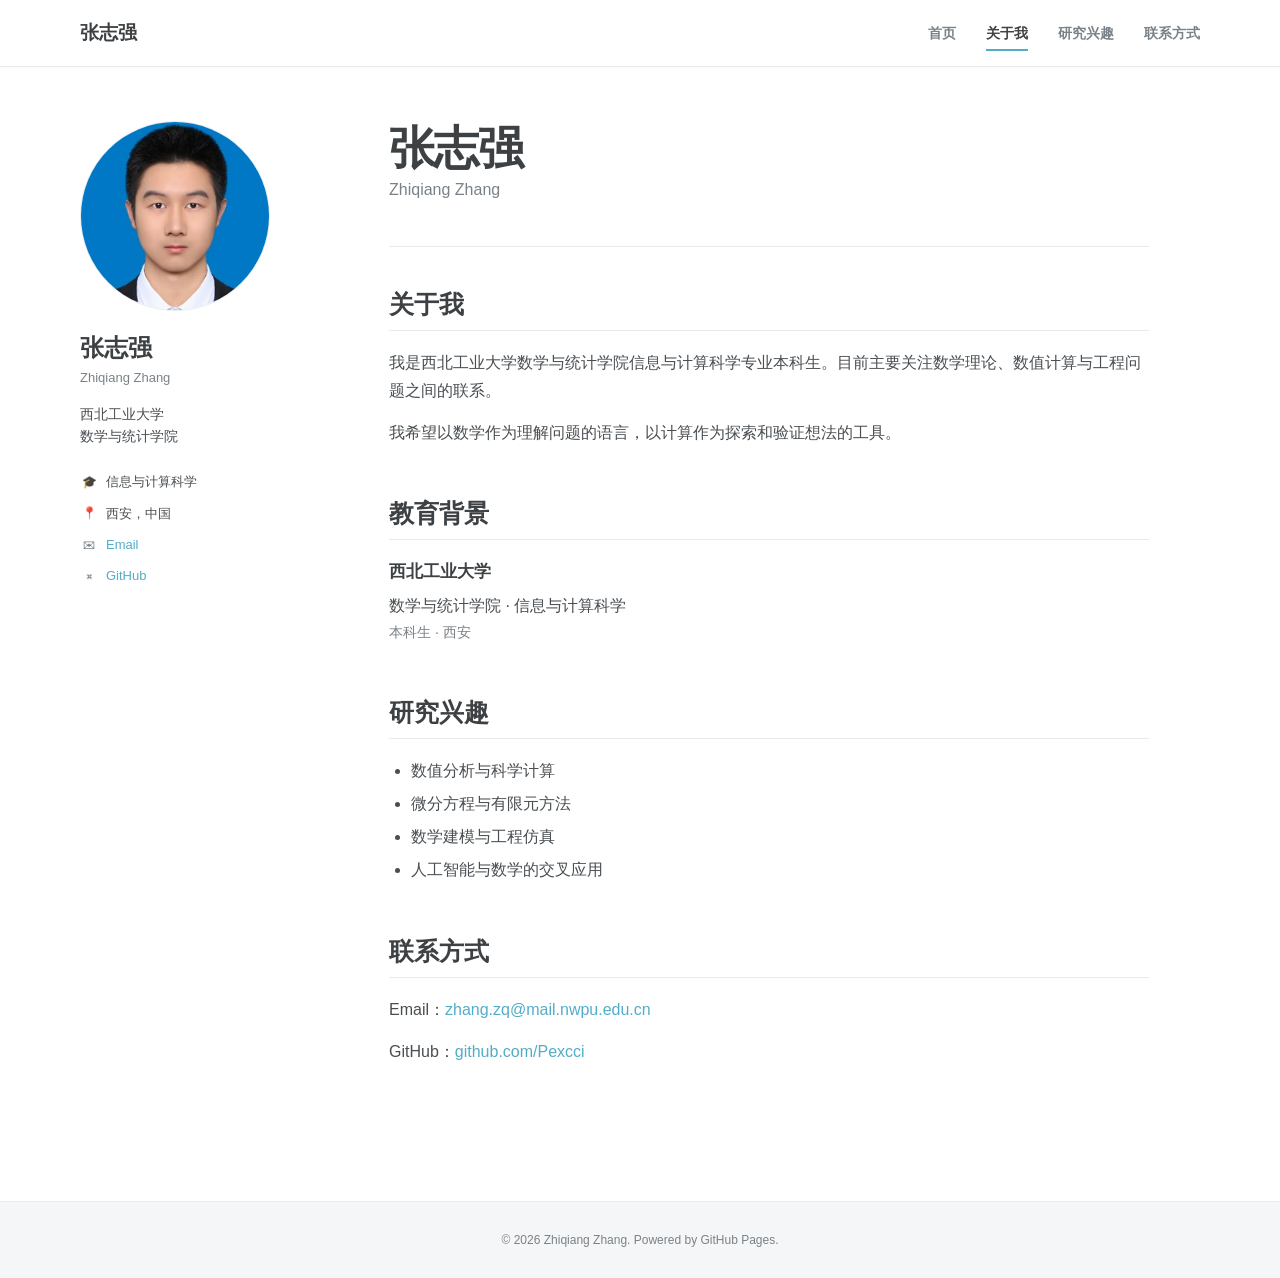
==== commit 956859ed: "Simplify homepage with academic layout" ====
--- a/index.html
+++ b/index.html
@@ -2,208 +2,103 @@
 <html lang="zh-CN">
   <head>
     <meta charset="UTF-8" />
-    <meta name="viewport" content="width=device-width, initial-scale=1.0, viewport-fit=cover" />
-    <meta name="description" content="开发者个人主页与开源项目展示" />
-    <meta name="theme-color" content="#0b1020" />
+    <meta name="viewport" content="width=device-width, initial-scale=1, viewport-fit=cover" />
+    <meta name="description" content="张志强，西北工业大学信息与计算科学专业本科生。" />
+    <meta name="theme-color" content="#ffffff" />
     <meta name="apple-mobile-web-app-capable" content="yes" />
-    <meta name="apple-mobile-web-app-status-bar-style" content="black-translucent" />
     <meta name="apple-mobile-web-app-title" content="张志强" />
-    <title>你的名字 · Developer</title>
+    <title>张志强 | Zhiqiang Zhang</title>
     <link rel="manifest" href="manifest.webmanifest" />
     <link rel="icon" href="assets/icon.svg" type="image/svg+xml" />
     <link rel="apple-touch-icon" href="assets/icon.svg" />
-    <link rel="preconnect" href="https://fonts.googleapis.com" />
-    <link rel="preconnect" href="https://fonts.gstatic.com" crossorigin />
-    <link
-      href="https://fonts.googleapis.com/css2?family=DM+Mono:wght@400;500&family=Manrope:wght@400;500;600;700;800&display=swap"
-      rel="stylesheet"
-    />
     <link rel="stylesheet" href="styles.css" />
-    <script src="profile.js" defer></script>
     <script src="script.js" defer></script>
   </head>
   <body>
-    <a class="skip-link" href="#main">跳到主要内容</a>
-    <div class="page-noise" aria-hidden="true"></div>
-    <div class="cursor-glow" aria-hidden="true"></div>
+    <a class="skip-link" href="#main">跳到正文</a>
 
-    <header class="site-header" id="top">
-      <nav class="nav shell" aria-label="主导航">
-        <a class="brand" href="#top" aria-label="返回首页">
-          <span class="brand-mark" data-profile="initials">YN</span>
-          <span class="brand-text" data-profile="shortName">Your Name</span>
-        </a>
-
-        <button class="menu-toggle" type="button" aria-expanded="false" aria-controls="nav-links">
-          <span></span><span></span>
-          <span class="sr-only">打开菜单</span>
+    <header class="masthead">
+      <nav class="nav-container" aria-label="主导航">
+        <a class="site-title" href="#top">张志强</a>
+        <button class="nav-toggle" type="button" aria-expanded="false" aria-controls="site-nav">
+          <span></span><span></span><span></span>
+          <span class="sr-only">打开导航菜单</span>
         </button>
-
-        <div class="nav-links" id="nav-links">
+        <div class="site-nav" id="site-nav">
+          <a href="#top">首页</a>
           <a href="#about">关于我</a>
-          <a href="#work">科研与学术</a>
-          <a href="#stack">研究方向</a>
-          <a href="#contact">联系我</a>
+          <a href="#interests">研究兴趣</a>
+          <a href="#contact">联系方式</a>
         </div>
-
-        <button class="theme-toggle" type="button" aria-label="切换深浅色模式" title="切换主题">
-          <svg class="sun" viewBox="0 0 24 24" aria-hidden="true">
-            <circle cx="12" cy="12" r="4"></circle>
-            <path d="M12 2v2M12 20v2M4.93 4.93l1.42 1.42M17.66 17.66l1.41 1.41M2 12h2M20 12h2M4.93 19.07l1.42-1.42M17.66 6.34l1.41-1.41"></path>
-          </svg>
-          <svg class="moon" viewBox="0 0 24 24" aria-hidden="true">
-            <path d="M21 12.8A9 9 0 1 1 11.2 3 7 7 0 0 0 21 12.8Z"></path>
-          </svg>
-        </button>
       </nav>
     </header>
 
-    <main id="main">
-      <section class="hero shell">
-        <div class="hero-copy reveal">
-          <div class="availability"><span></span><strong data-profile="status">正在寻找有趣的机会</strong></div>
-          <p class="eyebrow">HELLO, I'M ZHIQIANG <span aria-hidden="true">↗</span></p>
-          <h1>
-            我是 <span class="gradient-text" data-profile="name">你的名字</span><br />
-            <span data-profile="heroLine">把想法写成产品。</span>
-          </h1>
-          <p class="hero-intro" data-profile="bio">
-            一名关注体验与工程质量的全栈开发者。我喜欢把复杂的问题，做成简单、可靠且让人愿意使用的产品。
+    <main class="page" id="main">
+      <aside class="sidebar" aria-label="个人资料">
+        <img class="author-avatar" src="assets/zhang-zhiqiang.jpg" alt="张志强" />
+        <div class="author-content">
+          <h2>张志强</h2>
+          <p class="author-name-en">Zhiqiang Zhang</p>
+          <p class="author-bio">西北工业大学<br />数学与统计学院</p>
+          <a class="follow-button" href="https://github.com/Pexcci" target="_blank" rel="noreferrer">Follow</a>
+          <ul class="author-links">
+            <li><span aria-hidden="true">🎓</span> 信息与计算科学</li>
+            <li><span aria-hidden="true">📍</span> 西安，中国</li>
+            <li><span aria-hidden="true">✉</span> <a href="mailto:zhang.zq@mail.nwpu.edu.cn">Email</a></li>
+            <li><span aria-hidden="true">⌘</span> <a href="https://github.com/Pexcci" target="_blank" rel="noreferrer">GitHub</a></li>
+          </ul>
+        </div>
+      </aside>
+
+      <article class="content" id="top">
+        <header class="page-header">
+          <h1>张志强</h1>
+          <p>Zhiqiang Zhang</p>
+        </header>
+
+        <section id="about">
+          <h2>关于我</h2>
+          <p>
+            我是西北工业大学数学与统计学院信息与计算科学专业本科生。目前主要关注数学理论、数值计算与工程问题之间的联系。
           </p>
-          <div class="hero-actions">
-            <a class="button primary" href="#work">
-              查看科研经历
-              <svg viewBox="0 0 24 24" aria-hidden="true"><path d="m5 12 14 0M13 6l6 6-6 6"></path></svg>
-            </a>
-            <a class="button ghost" data-link="github" href="https://github.com/yourname" target="_blank" rel="noreferrer">
-              <svg viewBox="0 0 24 24" aria-hidden="true"><path d="M15 22v-4a4.8 4.8 0 0 0-1-3.5c3.3-.4 6.8-1.6 6.8-7A5.4 5.4 0 0 0 19.4 4 5 5 0 0 0 19.3.5S18.2.1 15 1.8a13.4 13.4 0 0 0-7 0C4.8.1 3.7.5 3.7.5A5 5 0 0 0 3.6 4a5.4 5.4 0 0 0-1.4 3.7c0 5.4 3.5 6.5 6.8 7A4.8 4.8 0 0 0 8 18v4M8 19c-3 .9-3-1.5-4-2"></path></svg>
-              GitHub
-            </a>
+          <p>
+            我希望以数学作为理解问题的语言，以计算作为探索和验证想法的工具。
+          </p>
+        </section>
+
+        <section id="education">
+          <h2>教育背景</h2>
+          <div class="education-item">
+            <h3>西北工业大学</h3>
+            <p>数学与统计学院 · 信息与计算科学</p>
+            <p class="meta">本科生 · 西安</p>
           </div>
-          <div class="hero-meta" aria-label="个人信息">
-            <span><i class="meta-dot"></i><span data-profile="location">China · Remote</span></span>
-            <span class="meta-divider"></span>
-            <span data-profile="focus">专注 Web / AI / Open Source</span>
-          </div>
-        </div>
+        </section>
 
-        <div class="hero-visual reveal" aria-label="开发者名片">
-          <div class="orbit orbit-one" aria-hidden="true"></div>
-          <div class="orbit orbit-two" aria-hidden="true"></div>
-          <div class="profile-card">
-            <div class="window-bar"><span></span><span></span><span></span><small>profile.ts</small></div>
-            <div class="code-card" aria-hidden="true">
-              <p><span class="code-purple">const</span> <span class="code-blue">researcher</span> = {</p>
-              <p class="indent">name: <span class="code-green" data-profile-code="name">'你的名字'</span>,</p>
-              <p class="indent">major: <span class="code-green">'Information &amp; Computing'</span>,</p>
-              <p class="indent">rank: <span class="code-green">'1 / 148'</span>,</p>
-              <p class="indent">focus: [<span class="code-green">'Numerics'</span>, <span class="code-green">'AI'</span>],</p>
-              <p class="indent">curious: <span class="code-orange">true</span></p>
-              <p>};</p>
-              <p class="code-comment">// Math is the language. Computation is the tool.</p>
-            </div>
-            <div class="card-profile">
-              <img class="avatar portrait" src="assets/zhang-zhiqiang.jpg" alt="张志强的证件照" />
-              <div><strong data-profile="name">你的名字</strong><span data-profile="role">Full-stack Developer</span></div>
-              <div class="verified" title="Open source contributor">✓</div>
-            </div>
-          </div>
-          <span class="floating-chip chip-one"><b>∑</b> numerical analysis</span>
-          <span class="floating-chip chip-two"><b>✦</b> finite element</span>
-        </div>
-      </section>
+        <section id="interests">
+          <h2>研究兴趣</h2>
+          <ul>
+            <li>数值分析与科学计算</li>
+            <li>微分方程与有限元方法</li>
+            <li>数学建模与工程仿真</li>
+            <li>人工智能与数学的交叉应用</li>
+          </ul>
+        </section>
 
-      <section class="ticker" aria-label="专业方向">
-        <div class="ticker-track">
-          <span>MATHEMATICS</span><i>✦</i><span>NUMERICAL COMPUTING</span><i>✦</i><span>FINITE ELEMENT</span><i>✦</i><span>ARTIFICIAL INTELLIGENCE</span><i>✦</i>
-          <span>MATHEMATICS</span><i>✦</i><span>NUMERICAL COMPUTING</span><i>✦</i><span>FINITE ELEMENT</span><i>✦</i><span>ARTIFICIAL INTELLIGENCE</span><i>✦</i>
-        </div>
-      </section>
-
-      <section class="about section shell" id="about">
-        <div class="section-heading reveal">
-          <p class="section-kicker"><span>01</span> ABOUT ME</p>
-          <h2>以数学为底座，<br />探索计算与智能的<span class="accent-underline">边界</span>。</h2>
-        </div>
-        <div class="about-grid">
-          <div class="about-copy reveal">
-            <p data-profile="about1">我是一名喜欢从真实需求出发的开发者，关注产品从概念、设计到上线的完整过程。</p>
-            <p data-profile="about2">我相信好软件应该兼具清晰的逻辑、可靠的性能和自然的使用体验。空闲时，我会维护开源项目、研究新技术，也会写下一些开发笔记。</p>
-            <a class="text-link" href="mailto:zhang.zq@mail.nwpu.edu.cn">和我交流 <span>↗</span></a>
-          </div>
-          <div class="values reveal">
-            <article>
-              <span>01</span>
-              <div><h3>年级第一</h3><p>GPA 4.024/4.1，学业成绩与综合测评均为 1/148。</p></div>
-            </article>
-            <article>
-              <span>02</span>
-              <div><h3>扎实的数学基础</h3><p>66 门课程中 64 门达到 90 分以上，40 门达到 95 分以上。</p></div>
-            </article>
-            <article>
-              <span>03</span>
-              <div><h3>竞赛与荣誉</h3><p>连续两年国家奖学金，多项数学竞赛与数学建模竞赛省级一等奖。</p></div>
-            </article>
-          </div>
-        </div>
-      </section>
-
-      <section class="work section" id="work">
-        <div class="shell">
-          <div class="section-heading work-heading reveal">
-            <div>
-              <p class="section-kicker"><span>02</span> RESEARCH &amp; STUDY</p>
-              <h2>科研与学术<br /><span class="gradient-text">探索。</span></h2>
-            </div>
-            <span class="academic-badge">GPA 4.024 / 4.1 · Rank 1 / 148</span>
-          </div>
-          <div class="projects-grid" id="projects-grid" aria-live="polite"></div>
-          <p class="projects-status" id="projects-status"></p>
-          <div class="honors reveal" aria-label="竞赛与荣誉">
-            <div class="honors-intro">
-              <p class="section-kicker"><span>+</span> HONORS</p>
-              <h3>一些阶段性的<br />认可与收获。</h3>
-            </div>
-            <div class="honors-list">
-              <article><b>连续两年</b><span>国家奖学金</span><small>2024 · 2025</small></article>
-              <article><b>省级一等奖</b><span>全国大学生数学竞赛（数学 A 类）</span><small>第十六届 · 第十七届</small></article>
-              <article><b>省级一等奖</b><span>全国大学生数学建模竞赛</span><small>2024</small></article>
-              <article><b>全国铜奖</b><span>青年志愿服务项目大赛</span><small>“领航行动”线上支教</small></article>
-            </div>
-          </div>
-        </div>
-      </section>
-
-      <section class="stack section shell" id="stack">
-        <div class="section-heading centered reveal">
-          <p class="section-kicker"><span>03</span> RESEARCH TOOLBOX</p>
-          <h2>研究方法与<span class="accent-underline">能力图谱。</span></h2>
-          <p>从数学理论出发，借助计算工具抵达真实问题。</p>
-        </div>
-        <div class="stack-grid reveal" id="stack-grid"></div>
-      </section>
-
-      <section class="contact section shell" id="contact">
-        <div class="contact-card reveal">
-          <div class="contact-orb" aria-hidden="true"></div>
-          <p class="section-kicker"><span>04</span> LET'S TALK</p>
-          <h2>期待与你交流，<br /><span>也期待新的可能。</span></h2>
-          <p data-profile="contactText">无论是项目合作、技术交流，还是单纯打个招呼，我都会认真回复。</p>
-          <a class="button light" data-link="email" href="mailto:hello@example.com">
-              发邮件给我
-            <svg viewBox="0 0 24 24" aria-hidden="true"><path d="m5 12 14 0M13 6l6 6-6 6"></path></svg>
-          </a>
-          <div class="social-links" aria-label="社交链接">
-            <a href="mailto:zhang.zq@mail.nwpu.edu.cn">zhang.zq@mail.nwpu.edu.cn ↗</a>
-            <a data-link="github" href="https://github.com/httpkaitou8" target="_blank" rel="noreferrer">GitHub ↗</a>
-          </div>
-        </div>
-      </section>
+        <section id="contact">
+          <h2>联系方式</h2>
+          <p>
+            Email：<a href="mailto:zhang.zq@mail.nwpu.edu.cn">zhang.zq@mail.nwpu.edu.cn</a>
+          </p>
+          <p>
+            GitHub：<a href="https://github.com/Pexcci" target="_blank" rel="noreferrer">github.com/Pexcci</a>
+          </p>
+        </section>
+      </article>
     </main>
 
-    <footer class="footer shell">
-      <p>© <span id="year"></span> <span data-profile="name">你的名字</span>. Built with curiosity.</p>
-      <a href="#top">回到顶部 ↑</a>
+    <footer class="site-footer">
+      <p>© <span id="year"></span> Zhiqiang Zhang. Powered by GitHub Pages.</p>
     </footer>
   </body>
 </html>
--- a/styles.css
+++ b/styles.css
@@ -1,33 +1,14 @@
 :root {
-  --bg: #090c16;
-  --bg-soft: #0e1220;
-  --surface: rgba(19, 24, 41, 0.72);
-  --surface-solid: #131829;
-  --surface-hover: #191f34;
-  --text: #f4f6fb;
-  --muted: #959db1;
-  --line: rgba(255, 255, 255, 0.1);
-  --accent: #9eff62;
-  --accent-2: #8b7dff;
-  --accent-3: #54d9ff;
-  --header: rgba(9, 12, 22, 0.76);
-  --shadow: 0 24px 70px rgba(0, 0, 0, 0.34);
-  --radius: 22px;
-  --font: "Manrope", "PingFang SC", "Microsoft YaHei", sans-serif;
-  --mono: "DM Mono", "SFMono-Regular", Consolas, monospace;
-}
-
-html[data-theme="light"] {
-  --bg: #f4f5f2;
-  --bg-soft: #e9ece6;
-  --surface: rgba(255, 255, 255, 0.7);
-  --surface-solid: #fff;
-  --surface-hover: #f7f8f5;
-  --text: #111522;
-  --muted: #62697a;
-  --line: rgba(17, 21, 34, 0.12);
-  --header: rgba(244, 245, 242, 0.8);
-  --shadow: 0 24px 70px rgba(29, 38, 28, 0.12);
+  --text: #494e52;
+  --heading: #3d4144;
+  --muted: #7a8288;
+  --link: #52adc8;
+  --link-hover: #2f7f98;
+  --border: #e9ecef;
+  --soft: #f5f6f7;
+  --white: #fff;
+  --page-width: 1120px;
+  --sans: -apple-system, BlinkMacSystemFont, "Segoe UI", "Helvetica Neue", Arial, "PingFang SC", "Microsoft YaHei", sans-serif;
 }
 
 * {
@@ -40,48 +21,33 @@
 }
 
 body {
-  margin: 0;
   min-height: 100vh;
   min-height: 100dvh;
+  margin: 0;
   color: var(--text);
-  background: var(--bg);
-  font-family: var(--font);
+  background: var(--white);
+  font-family: var(--sans);
+  font-size: 16px;
   line-height: 1.7;
-  overflow-x: hidden;
-  transition: background 0.35s ease, color 0.35s ease;
-}
-
-::selection {
-  color: #0a0d13;
-  background: var(--accent);
+  -webkit-font-smoothing: antialiased;
 }
 
 a {
-  color: inherit;
+  color: var(--link);
   text-decoration: none;
+  transition: color 0.15s ease;
+}
+
+a:hover,
+a:focus {
+  color: var(--link-hover);
+  text-decoration: underline;
 }
 
 button,
 a {
+  touch-action: manipulation;
   -webkit-tap-highlight-color: transparent;
-  touch-action: manipulation;
-}
-
-button {
-  font: inherit;
-}
-
-svg {
-  fill: none;
-  stroke: currentColor;
-  stroke-linecap: round;
-  stroke-linejoin: round;
-  stroke-width: 1.8;
-}
-
-.shell {
-  width: min(1160px, calc(100% - 48px));
-  margin-inline: auto;
 }
 
 .sr-only {
@@ -98,941 +64,401 @@
 
 .skip-link {
   position: fixed;
-  top: -100px;
-  left: 20px;
-  z-index: 999;
-  padding: 10px 16px;
-  color: #0b1020;
-  background: var(--accent);
-  border-radius: 8px;
-  transition: top 0.2s;
+  z-index: 1000;
+  top: -80px;
+  left: 16px;
+  padding: 8px 14px;
+  color: var(--white);
+  background: var(--heading);
+  border-radius: 3px;
 }
 
 .skip-link:focus {
-  top: 20px;
-}
-
-.page-noise {
-  position: fixed;
-  z-index: -2;
-  inset: 0;
-  opacity: 0.025;
-  pointer-events: none;
-  background-image: url("data:image/svg+xml,%3Csvg viewBox='0 0 180 180' xmlns='http://www.w3.org/2000/svg'%3E%3Cfilter id='n'%3E%3CfeTurbulence type='fractalNoise' baseFrequency='.9' numOctaves='3' stitchTiles='stitch'/%3E%3C/filter%3E%3Crect width='100%25' height='100%25' filter='url(%23n)' opacity='.8'/%3E%3C/svg%3E");
-}
-
-.cursor-glow {
-  position: fixed;
-  z-index: -1;
-  width: 420px;
-  height: 420px;
-  pointer-events: none;
-  border-radius: 50%;
-  opacity: 0.15;
-  background: radial-gradient(circle, var(--accent-2), transparent 66%);
-  filter: blur(8px);
-  transform: translate(-50%, -50%);
-  transition: opacity 0.3s;
-}
-
-.site-header {
-  position: fixed;
+  top: 16px;
+}
+
+.masthead {
+  position: sticky;
   z-index: 100;
   top: 0;
-  right: 0;
-  left: 0;
-  border-bottom: 1px solid transparent;
-  transition: border 0.25s, background 0.25s, backdrop-filter 0.25s;
-}
-
-.site-header.scrolled {
-  background: var(--header);
-  border-color: var(--line);
-  -webkit-backdrop-filter: blur(18px);
-  backdrop-filter: blur(18px);
-}
-
-.nav {
+  padding-top: env(safe-area-inset-top);
+  background: rgba(255, 255, 255, 0.96);
+  border-bottom: 1px solid var(--border);
+  box-shadow: 0 1px 1px rgba(0, 0, 0, 0.025);
+  backdrop-filter: blur(10px);
+}
+
+.nav-container {
   display: flex;
+  width: min(var(--page-width), calc(100% - 40px));
+  min-height: 66px;
+  margin: 0 auto;
   align-items: center;
-  height: calc(76px + env(safe-area-inset-top));
-  padding-top: env(safe-area-inset-top);
-}
-
-.brand {
-  display: inline-flex;
-  gap: 12px;
-  align-items: center;
-  font-weight: 800;
-  letter-spacing: -0.03em;
-}
-
-.brand-mark {
-  display: grid;
-  width: 34px;
-  height: 34px;
-  color: #0c1117;
-  background: var(--accent);
-  border-radius: 10px;
-  place-items: center;
-  font-family: var(--mono);
-  font-size: 11px;
-  letter-spacing: -0.07em;
-  transform: rotate(-4deg);
-}
-
-.nav-links {
+}
+
+.site-title {
+  color: var(--heading);
+  font-size: 19px;
+  font-weight: 700;
+}
+
+.site-title:hover {
+  color: var(--heading);
+  text-decoration: none;
+}
+
+.site-nav {
   display: flex;
-  gap: 34px;
-  margin: auto;
+  gap: 30px;
+  margin-left: auto;
+}
+
+.site-nav a {
+  position: relative;
+  padding: 22px 0 20px;
   color: var(--muted);
   font-size: 14px;
   font-weight: 600;
 }
 
-.nav-links a {
-  position: relative;
-  transition: color 0.2s;
-}
-
-.nav-links a::after {
+.site-nav a::after {
   position: absolute;
   right: 0;
-  bottom: -7px;
+  bottom: 15px;
   left: 0;
-  height: 1px;
+  height: 2px;
   content: "";
-  background: var(--accent);
+  background: var(--link);
   transform: scaleX(0);
-  transform-origin: right;
-  transition: transform 0.25s;
-}
-
-.nav-links a:hover,
-.nav-links a.active {
-  color: var(--text);
-}
-
-.nav-links a:hover::after,
-.nav-links a.active::after {
+  transition: transform 0.18s ease;
+}
+
+.site-nav a:hover,
+.site-nav a.active {
+  color: var(--heading);
+  text-decoration: none;
+}
+
+.site-nav a:hover::after,
+.site-nav a.active::after {
   transform: scaleX(1);
-  transform-origin: left;
-}
-
-.theme-toggle,
-.menu-toggle {
+}
+
+.nav-toggle {
+  display: none;
+}
+
+.page {
   display: grid;
-  width: 42px;
-  height: 42px;
-  color: var(--text);
-  cursor: pointer;
-  background: var(--surface);
-  border: 1px solid var(--line);
+  grid-template-columns: 245px minmax(0, 1fr);
+  gap: 64px;
+  width: min(var(--page-width), calc(100% - 40px));
+  min-height: calc(100vh - 160px);
+  margin: 0 auto;
+  padding: 54px 0 90px;
+}
+
+.sidebar {
+  align-self: start;
+}
+
+.author-avatar {
+  display: block;
+  width: 190px;
+  height: 190px;
+  margin-bottom: 22px;
+  object-fit: cover;
+  object-position: center 18%;
+  border: 1px solid var(--border);
   border-radius: 50%;
-  place-items: center;
-}
-
-.theme-toggle svg {
-  width: 18px;
-}
-
-.theme-toggle .sun,
-html[data-theme="light"] .theme-toggle .moon {
+}
+
+.author-content h2 {
+  margin: 0;
+  color: var(--heading);
+  font-size: 24px;
+  line-height: 1.25;
+}
+
+.author-name-en {
+  margin: 4px 0 15px;
+  color: var(--muted);
+  font-size: 13px;
+}
+
+.author-bio {
+  margin: 0 0 18px;
+  font-size: 14px;
+  line-height: 1.55;
+}
+
+.follow-button {
   display: none;
-}
-
-html[data-theme="light"] .theme-toggle .sun {
-  display: block;
-}
-
-.menu-toggle {
-  display: none;
-}
-
-.hero {
-  display: grid;
-  grid-template-columns: 1.14fr 0.86fr;
-  gap: 80px;
-  align-items: center;
-  min-height: 780px;
-  padding-top: 120px;
-  padding-bottom: 74px;
-}
-
-.availability {
-  display: inline-flex;
-  gap: 9px;
-  align-items: center;
-  padding: 7px 12px;
-  color: var(--muted);
-  background: var(--surface);
-  border: 1px solid var(--line);
-  border-radius: 999px;
-  font-size: 12px;
-}
-
-.availability span {
-  width: 7px;
-  height: 7px;
-  background: var(--accent);
-  border-radius: 50%;
-  box-shadow: 0 0 0 5px rgba(158, 255, 98, 0.1);
-  animation: pulse 2s infinite;
-}
-
-.availability strong {
+  padding: 8px 20px;
+  color: var(--heading);
+  background: var(--soft);
+  border: 1px solid #d9dcde;
+  border-radius: 4px;
+  font-size: 13px;
   font-weight: 600;
-}
-
-.eyebrow,
-.section-kicker {
+  text-align: center;
+}
+
+.follow-button:hover {
+  color: var(--heading);
+  text-decoration: none;
+  background: #eceeef;
+}
+
+.author-links {
+  padding: 0;
+  margin: 24px 0 0;
+  list-style: none;
+  font-size: 13px;
+}
+
+.author-links li {
   display: flex;
-  gap: 10px;
-  align-items: center;
-  margin: 28px 0 11px;
-  color: var(--muted);
-  font-family: var(--mono);
-  font-size: 12px;
-  letter-spacing: 0.16em;
-}
-
-.eyebrow span {
-  color: var(--accent);
-}
-
-.hero h1 {
-  max-width: 760px;
-  margin: 0;
-  font-size: clamp(50px, 6vw, 82px);
-  line-height: 1.08;
-  letter-spacing: -0.062em;
-}
-
-.gradient-text {
-  color: transparent;
-  background: linear-gradient(110deg, var(--accent), #d6ffbb 44%, var(--accent-3));
-  -webkit-background-clip: text;
-  background-clip: text;
-}
-
-html[data-theme="light"] .gradient-text {
-  background-image: linear-gradient(110deg, #41a900, #178786 92%);
-}
-
-.hero-intro {
-  max-width: 620px;
-  margin: 26px 0 32px;
-  color: var(--muted);
-  font-size: 17px;
-}
-
-.hero-actions {
-  display: flex;
-  gap: 12px;
-  flex-wrap: wrap;
-}
-
-.button {
-  display: inline-flex;
-  gap: 10px;
-  align-items: center;
-  justify-content: center;
-  min-height: 48px;
-  padding: 0 20px;
-  border: 1px solid transparent;
-  border-radius: 12px;
-  font-size: 14px;
-  font-weight: 700;
-  transition: transform 0.2s, border 0.2s, background 0.2s, box-shadow 0.2s;
-}
-
-.button svg {
-  width: 18px;
-}
-
-.button:hover {
-  transform: translateY(-2px);
-}
-
-.button.primary {
-  color: #0d130b;
-  background: var(--accent);
-  box-shadow: 0 8px 28px rgba(158, 255, 98, 0.16);
-}
-
-.button.primary:hover {
-  box-shadow: 0 12px 35px rgba(158, 255, 98, 0.25);
-}
-
-.button.ghost {
-  background: var(--surface);
-  border-color: var(--line);
-}
-
-.button.ghost:hover {
-  background: var(--surface-hover);
-  border-color: rgba(158, 255, 98, 0.35);
-}
-
-.placeholder-link {
-  pointer-events: none;
-  opacity: 0.56;
-}
-
-.optional-label {
-  font-size: 9px;
-  font-weight: 500;
-}
-
-.hero-meta {
-  display: flex;
-  gap: 16px;
-  align-items: center;
-  margin-top: 34px;
-  color: var(--muted);
-  font-size: 12px;
-}
-
-.hero-meta > span:first-child {
-  display: inline-flex;
   gap: 8px;
   align-items: center;
-}
-
-.meta-dot {
-  width: 4px;
-  height: 4px;
-  background: var(--accent-3);
-  border-radius: 50%;
-}
-
-.meta-divider {
-  width: 1px;
-  height: 14px;
-  background: var(--line);
-}
-
-.hero-visual {
-  position: relative;
-  display: grid;
-  min-height: 490px;
-  place-items: center;
-}
-
-.hero-visual::before {
-  position: absolute;
-  z-index: -2;
-  width: 440px;
-  height: 440px;
-  content: "";
-  background: radial-gradient(circle at 38% 38%, rgba(139, 125, 255, 0.35), rgba(84, 217, 255, 0.1) 42%, transparent 70%);
-  border-radius: 50%;
-  filter: blur(4px);
-}
-
-.orbit {
-  position: absolute;
-  z-index: -1;
-  border: 1px solid var(--line);
-  border-radius: 50%;
-}
-
-.orbit::after {
-  position: absolute;
-  width: 8px;
-  height: 8px;
-  content: "";
-  background: var(--accent);
-  border-radius: 50%;
-  box-shadow: 0 0 16px var(--accent);
-}
-
-.orbit-one {
-  width: 420px;
-  height: 420px;
-  animation: orbit 18s linear infinite;
-}
-
-.orbit-one::after {
-  top: 47px;
-  left: 69px;
-}
-
-.orbit-two {
-  width: 340px;
-  height: 340px;
-  border-style: dashed;
-  animation: orbit 24s linear infinite reverse;
-}
-
-.orbit-two::after {
-  right: 30px;
-  bottom: 76px;
-  background: var(--accent-3);
-  box-shadow: 0 0 16px var(--accent-3);
-}
-
-.profile-card {
-  width: min(390px, 90%);
-  overflow: hidden;
-  background: rgba(14, 18, 32, 0.84);
-  border: 1px solid rgba(255, 255, 255, 0.14);
-  border-radius: 22px;
-  box-shadow: var(--shadow);
-  transform: rotate(2deg);
-  -webkit-backdrop-filter: blur(20px);
-  backdrop-filter: blur(20px);
-  transition: transform 0.35s ease;
-}
-
-html[data-theme="light"] .profile-card {
-  background: rgba(255, 255, 255, 0.88);
-  border-color: var(--line);
-}
-
-.profile-card:hover {
-  transform: rotate(0) translateY(-6px);
-}
-
-.window-bar {
-  display: flex;
-  gap: 6px;
-  align-items: center;
-  height: 42px;
-  padding: 0 14px;
-  border-bottom: 1px solid var(--line);
-}
-
-.window-bar span {
-  width: 8px;
-  height: 8px;
-  background: #ff6b6b;
-  border-radius: 50%;
-}
-
-.window-bar span:nth-child(2) { background: #ffd15c; }
-.window-bar span:nth-child(3) { background: #69db7c; }
-
-.window-bar small {
-  margin-left: auto;
-  color: var(--muted);
-  font-family: var(--mono);
-  font-size: 10px;
-}
-
-.code-card {
-  padding: 28px 26px 22px;
-  color: #d8dcea;
-  font-family: var(--mono);
+  margin-bottom: 9px;
+}
+
+.author-links li > span {
+  width: 18px;
+  color: var(--muted);
   font-size: 12px;
-  line-height: 1.8;
-}
-
-html[data-theme="light"] .code-card { color: #303747; }
-.code-card p { margin: 0; }
-.code-card .indent { padding-left: 20px; }
-.code-purple { color: #c49cff; }
-.code-blue { color: #76d5ff; }
-.code-green { color: #9effa1; }
-.code-orange { color: #ffbc75; }
-html[data-theme="light"] .code-purple { color: #7041a8; }
-html[data-theme="light"] .code-blue { color: #047a9d; }
-html[data-theme="light"] .code-green { color: #388a3b; }
-html[data-theme="light"] .code-orange { color: #b46300; }
-.code-comment { padding-top: 9px; color: #687086; }
-
-.card-profile {
-  display: grid;
-  grid-template-columns: auto 1fr auto;
-  gap: 12px;
-  align-items: center;
-  padding: 18px 20px;
-  background: rgba(255, 255, 255, 0.035);
-  border-top: 1px solid var(--line);
-}
-
-.avatar {
-  display: grid;
-  width: 44px;
-  height: 44px;
-  color: #0b1020;
-  background: linear-gradient(135deg, var(--accent), var(--accent-3));
-  border-radius: 13px;
-  place-items: center;
-  font-family: var(--mono);
+  text-align: center;
+}
+
+.content {
+  max-width: 760px;
+}
+
+.page-header {
+  padding-bottom: 28px;
+  margin-bottom: 36px;
+  border-bottom: 1px solid var(--border);
+}
+
+.page-header h1 {
+  margin: 0;
+  color: var(--heading);
+  font-size: clamp(35px, 5vw, 46px);
+  font-weight: 700;
+  line-height: 1.2;
+  letter-spacing: -0.035em;
+}
+
+.page-header p {
+  margin: 7px 0 0;
+  color: var(--muted);
+  font-size: 16px;
+}
+
+.content section {
+  padding-top: 4px;
+  margin-bottom: 46px;
+}
+
+.content h2 {
+  padding-bottom: 8px;
+  margin: 0 0 18px;
+  color: var(--heading);
+  border-bottom: 1px solid var(--border);
+  font-size: 25px;
+  line-height: 1.4;
+}
+
+.content h3 {
+  margin: 0 0 5px;
+  color: var(--heading);
+  font-size: 17px;
+}
+
+.content p {
+  margin: 0 0 15px;
+}
+
+.content ul {
+  padding-left: 1.35em;
+  margin: 0;
+}
+
+.content li {
+  margin-bottom: 6px;
+}
+
+.education-item p {
+  margin: 2px 0;
+}
+
+.education-item .meta {
+  color: var(--muted);
+  font-size: 14px;
+}
+
+.site-footer {
+  padding: 28px 20px calc(28px + env(safe-area-inset-bottom));
+  color: var(--muted);
+  background: var(--soft);
+  border-top: 1px solid var(--border);
   font-size: 12px;
-  font-weight: 500;
-}
-
-.avatar.portrait {
-  display: block;
-  object-fit: cover;
-  object-position: center 20%;
-  border: 1px solid rgba(255, 255, 255, 0.15);
-}
-
-.card-profile strong,
-.card-profile span {
-  display: block;
-}
-
-.card-profile strong { font-size: 13px; }
-.card-profile span { color: var(--muted); font-size: 10px; }
-
-.verified {
-  display: grid;
-  width: 22px;
-  height: 22px;
-  color: #091016;
-  background: var(--accent-3);
-  border-radius: 50%;
-  place-items: center;
-  font-size: 12px;
-  font-weight: 800;
-}
-
-.floating-chip {
-  position: absolute;
-  display: inline-flex;
-  gap: 8px;
-  align-items: center;
-  padding: 9px 13px;
-  color: var(--muted);
-  background: var(--surface-solid);
-  border: 1px solid var(--line);
-  border-radius: 10px;
-  box-shadow: var(--shadow);
-  font-family: var(--mono);
-  font-size: 10px;
-  animation: float 4s ease-in-out infinite;
-}
-
-.floating-chip b { color: var(--accent); }
-.chip-one { top: 87px; right: -22px; }
-.chip-two { bottom: 82px; left: -12px; animation-delay: -2s; }
-
-.ticker {
-  overflow: hidden;
-  padding: 15px 0;
-  color: #0b1020;
-  background: var(--accent);
-  transform: rotate(-1deg) scale(1.02);
-}
-
-.ticker-track {
-  display: flex;
-  gap: 34px;
-  width: max-content;
-  align-items: center;
-  font-family: var(--mono);
-  font-size: 12px;
-  font-weight: 500;
-  letter-spacing: 0.11em;
-  animation: ticker 28s linear infinite;
-}
-
-.ticker-track i { font-size: 10px; font-style: normal; }
-
-.section {
-  padding-top: 148px;
-  padding-bottom: 148px;
-}
-
-.section-kicker {
-  margin: 0 0 18px;
-}
-
-.section-kicker span {
-  color: var(--accent);
-}
-
-.section-heading h2 {
+  text-align: center;
+}
+
+.site-footer p {
   margin: 0;
-  font-size: clamp(38px, 5vw, 66px);
-  line-height: 1.1;
-  letter-spacing: -0.055em;
-}
-
-.accent-underline {
-  position: relative;
-  z-index: 0;
-  white-space: nowrap;
-}
-
-.accent-underline::after {
-  position: absolute;
-  z-index: -1;
-  right: -2px;
-  bottom: 7px;
-  left: -2px;
-  height: 10px;
-  content: "";
-  background: var(--accent);
-  opacity: 0.38;
-  transform: skewX(-12deg) rotate(-1deg);
-}
-
-.about-grid {
-  display: grid;
-  grid-template-columns: 0.82fr 1.18fr;
-  gap: 100px;
-  align-items: start;
-  margin-top: 78px;
-}
-
-.about-copy p {
-  margin: 0 0 20px;
-  color: var(--muted);
-  font-size: 16px;
-}
-
-.text-link {
-  display: inline-flex;
-  gap: 8px;
-  padding-bottom: 3px;
-  margin-top: 12px;
-  border-bottom: 1px solid var(--accent);
-  font-size: 14px;
-  font-weight: 700;
-}
-
-.text-link span {
-  color: var(--accent);
-  transition: transform 0.2s;
-}
-
-.text-link:hover span { transform: translate(2px, -2px); }
-
-.values article {
-  display: grid;
-  grid-template-columns: 58px 1fr;
-  gap: 22px;
-  padding: 26px 0;
-  border-top: 1px solid var(--line);
-}
-
-.values article:last-child { border-bottom: 1px solid var(--line); }
-.values article > span { color: var(--accent); font-family: var(--mono); font-size: 11px; }
-.values h3 { margin: -4px 0 3px; font-size: 17px; }
-.values p { margin: 0; color: var(--muted); font-size: 13px; }
-
-.work {
-  position: relative;
-  background: var(--bg-soft);
-}
-
-.work::before {
-  position: absolute;
-  top: 0;
-  right: 0;
-  left: 0;
-  height: 1px;
-  content: "";
-  background: linear-gradient(90deg, transparent, var(--line), transparent);
-}
-
-.work-heading {
-  display: flex;
-  justify-content: space-between;
-  align-items: end;
-}
-
-.academic-badge {
-  padding: 10px 14px;
-  color: var(--accent);
-  background: rgba(158, 255, 98, 0.07);
-  border: 1px solid rgba(158, 255, 98, 0.18);
-  border-radius: 999px;
-  font-family: var(--mono);
-  font-size: 10px;
-  white-space: nowrap;
-}
-
-.projects-grid {
-  display: grid;
-  grid-template-columns: repeat(12, 1fr);
-  gap: 20px;
-  margin-top: 76px;
-}
-
-.project-card {
-  position: relative;
-  display: flex;
-  grid-column: span 4;
-  min-height: 360px;
-  flex-direction: column;
-  overflow: hidden;
-  padding: 25px;
-  background: var(--surface-solid);
-  border: 1px solid var(--line);
-  border-radius: var(--radius);
-  transition: transform 0.3s, border-color 0.3s, box-shadow 0.3s;
-}
-
-.project-card::before {
-  position: absolute;
-  width: 200px;
-  height: 200px;
-  top: -90px;
-  right: -70px;
-  content: "";
-  background: var(--card-glow, var(--accent-2));
-  border-radius: 50%;
-  filter: blur(80px);
-  opacity: 0.22;
-  transition: opacity 0.3s, transform 0.3s;
-}
-
-.project-card:hover {
-  border-color: rgba(158, 255, 98, 0.3);
-  box-shadow: 0 26px 50px rgba(0, 0, 0, 0.18);
-  transform: translateY(-7px);
-}
-
-.project-card:hover::before { opacity: 0.38; transform: scale(1.15); }
-
-.project-top {
-  display: flex;
-  justify-content: space-between;
-  align-items: center;
-}
-
-.folder-icon {
-  display: grid;
-  width: 42px;
-  height: 42px;
-  color: var(--accent);
-  background: rgba(158, 255, 98, 0.08);
-  border: 1px solid rgba(158, 255, 98, 0.14);
-  border-radius: 12px;
-  place-items: center;
-}
-
-.folder-icon svg { width: 20px; }
-.project-links { display: flex; gap: 8px; }
-.project-links a {
-  display: grid;
-  width: 34px;
-  height: 34px;
-  color: var(--muted);
-  border: 1px solid var(--line);
-  border-radius: 9px;
-  place-items: center;
-  transition: color 0.2s, border 0.2s;
-}
-.project-links a:hover { color: var(--accent); border-color: var(--accent); }
-.project-links svg { width: 15px; }
-.project-card h3 { margin: 38px 0 10px; font-size: 21px; letter-spacing: -0.03em; }
-.project-card > p { margin: 0; color: var(--muted); font-size: 13px; line-height: 1.7; }
-.project-tags { display: flex; gap: 7px; flex-wrap: wrap; margin-top: auto; padding-top: 28px; }
-.project-tags span { padding: 4px 8px; color: var(--muted); background: var(--bg-soft); border: 1px solid var(--line); border-radius: 6px; font-family: var(--mono); font-size: 9px; }
-.project-foot { display: flex; justify-content: space-between; align-items: center; padding-top: 16px; margin-top: 16px; color: var(--muted); border-top: 1px solid var(--line); font-family: var(--mono); font-size: 10px; }
-.language { display: inline-flex; gap: 7px; align-items: center; }
-.language i { width: 7px; height: 7px; background: var(--card-glow); border-radius: 50%; }
-.stars { display: inline-flex; gap: 5px; align-items: center; }
-.stars svg { width: 12px; }
-.projects-status { min-height: 20px; margin: 20px 0 0; color: var(--muted); font-family: var(--mono); font-size: 10px; text-align: right; }
-
-.honors {
-  display: grid;
-  grid-template-columns: 0.8fr 1.2fr;
-  gap: 80px;
-  padding-top: 84px;
-  margin-top: 80px;
-  border-top: 1px solid var(--line);
-}
-
-.honors-intro h3 {
-  margin: 0;
-  font-size: 30px;
-  line-height: 1.25;
-  letter-spacing: -0.04em;
-}
-
-.honors-list {
-  display: grid;
-  grid-template-columns: repeat(2, 1fr);
-  gap: 12px;
-}
-
-.honors-list article {
-  min-height: 155px;
-  padding: 22px;
-  background: var(--surface);
-  border: 1px solid var(--line);
-  border-radius: 16px;
-  transition: border 0.2s, transform 0.2s;
-}
-
-.honors-list article:hover {
-  border-color: rgba(158, 255, 98, 0.3);
-  transform: translateY(-3px);
-}
-
-.honors-list b,
-.honors-list span,
-.honors-list small {
-  display: block;
-}
-
-.honors-list b {
-  color: var(--accent);
-  font-family: var(--mono);
-  font-size: 10px;
-  font-weight: 500;
-}
-
-.honors-list span {
-  margin-top: 15px;
-  font-size: 13px;
-  font-weight: 700;
-}
-
-.honors-list small {
-  margin-top: 4px;
-  color: var(--muted);
-  font-size: 10px;
-}
-
-.centered { text-align: center; }
-.centered .section-kicker { justify-content: center; }
-.centered > p:last-child { margin: 20px 0 0; color: var(--muted); font-size: 14px; }
-.stack-grid { display: grid; grid-template-columns: repeat(4, 1fr); gap: 12px; margin-top: 64px; }
-.stack-item {
-  display: flex;
-  gap: 14px;
-  align-items: center;
-  padding: 17px;
-  background: var(--surface);
-  border: 1px solid var(--line);
-  border-radius: 14px;
-  transition: transform 0.2s, border 0.2s;
-}
-.stack-item:hover { border-color: var(--item-color); transform: translateY(-3px); }
-.stack-mark { display: grid; width: 38px; height: 38px; color: #0a0e15; background: var(--item-color); border-radius: 10px; place-items: center; font-family: var(--mono); font-size: 11px; font-weight: 500; }
-.stack-item span:last-child { font-size: 13px; font-weight: 700; }
-
-.contact { padding-top: 40px; }
-.contact-card {
-  position: relative;
-  overflow: hidden;
-  padding: 90px 9%;
-  color: #f5f7fb;
-  background: #11172a;
-  border: 1px solid rgba(255, 255, 255, 0.12);
-  border-radius: 30px;
-  box-shadow: var(--shadow);
-}
-.contact-card::before { position: absolute; right: -130px; bottom: -180px; width: 460px; height: 460px; content: ""; background: radial-gradient(circle, rgba(158, 255, 98, 0.32), transparent 67%); }
-.contact-card::after { position: absolute; top: 34px; right: 50px; width: 120px; height: 120px; content: "✦"; color: rgba(255, 255, 255, 0.05); font-size: 110px; line-height: 1; }
-.contact-card > * { position: relative; z-index: 1; }
-.contact-card h2 { max-width: 750px; margin: 0; font-size: clamp(42px, 6vw, 72px); line-height: 1.07; letter-spacing: -0.058em; }
-.contact-card h2 span { color: var(--accent); }
-.contact-card > p:not(.section-kicker) { max-width: 510px; margin: 24px 0 30px; color: #abb2c4; font-size: 15px; }
-.button.light { color: #0b1020; background: #f6f8fb; }
-.button.light:hover { background: var(--accent); }
-.social-links { display: flex; gap: 22px; margin-top: 46px; color: #abb2c4; font-family: var(--mono); font-size: 10px; }
-.social-links a:hover { color: var(--accent); }
-
-.footer { display: flex; justify-content: space-between; padding-top: 28px; padding-bottom: calc(38px + env(safe-area-inset-bottom)); color: var(--muted); border-top: 1px solid var(--line); font-size: 11px; }
-.footer p { margin: 0; }
-.footer a:hover { color: var(--accent); }
-
-.reveal { opacity: 0; transform: translateY(24px); transition: opacity 0.7s ease, transform 0.7s ease; }
-.reveal.visible { opacity: 1; transform: translateY(0); }
-
-@keyframes pulse { 50% { box-shadow: 0 0 0 8px rgba(158, 255, 98, 0); } }
-@keyframes orbit { to { transform: rotate(360deg); } }
-@keyframes float { 50% { transform: translateY(-10px); } }
-@keyframes ticker { to { transform: translateX(-50%); } }
-
-@media (max-width: 960px) {
-  .hero { grid-template-columns: 1fr; gap: 20px; padding-top: 160px; }
-  .hero-copy { max-width: 760px; }
-  .hero-visual { min-height: 530px; }
-  .chip-one { right: 5%; }
-  .chip-two { left: 7%; }
-  .about-grid { grid-template-columns: 1fr; gap: 48px; }
-  .project-card { grid-column: span 6; }
-  .project-card:last-child { grid-column: 4 / span 6; }
-  .stack-grid { grid-template-columns: repeat(2, 1fr); }
-  .honors { grid-template-columns: 1fr; gap: 40px; }
-}
-
-@media (max-width: 720px) {
-  .shell { width: min(100% - 32px, 1160px); }
-  .section { padding-top: 100px; padding-bottom: 100px; }
-  .brand-text { display: none; }
-  .menu-toggle { position: relative; display: grid; margin-left: auto; margin-right: 10px; border-radius: 12px; }
-  .menu-toggle span:not(.sr-only) { position: absolute; width: 16px; height: 1px; background: currentColor; transition: transform 0.25s; }
-  .menu-toggle span:first-child { transform: translateY(-3px); }
-  .menu-toggle span:nth-child(2) { transform: translateY(3px); }
-  .menu-toggle[aria-expanded="true"] span:first-child { transform: rotate(45deg); }
-  .menu-toggle[aria-expanded="true"] span:nth-child(2) { transform: rotate(-45deg); }
-  .nav-links {
+}
+
+@media (min-width: 901px) {
+  .sidebar {
+    position: sticky;
+    top: 100px;
+  }
+}
+
+@media (max-width: 900px) {
+  .page {
+    grid-template-columns: 190px minmax(0, 1fr);
+    gap: 40px;
+  }
+
+  .author-avatar {
+    width: 160px;
+    height: 160px;
+  }
+}
+
+@media (max-width: 680px) {
+  .nav-container {
+    position: relative;
+    width: calc(100% - 28px);
+  }
+
+  .nav-toggle {
+    position: relative;
+    display: block;
+    width: 42px;
+    height: 42px;
+    padding: 0;
+    margin-left: auto;
+    cursor: pointer;
+    background: transparent;
+    border: 0;
+  }
+
+  .nav-toggle > span:not(.sr-only) {
     position: absolute;
-    top: calc(68px + env(safe-area-inset-top));
-    right: 16px;
-    left: 16px;
+    right: 8px;
+    width: 24px;
+    height: 2px;
+    background: var(--heading);
+    transition: transform 0.2s ease, opacity 0.2s ease;
+  }
+
+  .nav-toggle > span:nth-child(1) { top: 13px; }
+  .nav-toggle > span:nth-child(2) { top: 20px; }
+  .nav-toggle > span:nth-child(3) { top: 27px; }
+  .nav-toggle[aria-expanded="true"] > span:nth-child(1) { top: 20px; transform: rotate(45deg); }
+  .nav-toggle[aria-expanded="true"] > span:nth-child(2) { opacity: 0; }
+  .nav-toggle[aria-expanded="true"] > span:nth-child(3) { top: 20px; transform: rotate(-45deg); }
+
+  .site-nav {
+    position: absolute;
+    top: 66px;
+    right: -14px;
+    left: -14px;
+    display: none;
+    gap: 0;
+    padding: 8px 14px 12px;
+    background: var(--white);
+    border-bottom: 1px solid var(--border);
+    box-shadow: 0 6px 12px rgba(0, 0, 0, 0.06);
+  }
+
+  .site-nav.open {
     display: grid;
-    gap: 0;
-    padding: 12px;
-    visibility: hidden;
-    background: var(--surface-solid);
-    border: 1px solid var(--line);
-    border-radius: 16px;
-    box-shadow: var(--shadow);
-    opacity: 0;
-    transform: translateY(-8px);
-    transition: opacity 0.2s, transform 0.2s, visibility 0.2s;
-  }
-  .nav-links.open { visibility: visible; opacity: 1; transform: translateY(0); }
-  .nav-links a { padding: 10px 12px; }
-  .nav-links a::after { display: none; }
-  .hero { min-height: auto; padding-top: 132px; padding-bottom: 70px; }
-  .hero h1 { font-size: clamp(43px, 13vw, 64px); }
-  .hero-intro { font-size: 15px; }
-  .hero-meta { align-items: flex-start; flex-direction: column; gap: 6px; }
-  .meta-divider { display: none; }
-  .hero-visual { min-height: 460px; }
-  .hero-visual::before, .orbit-one { width: 360px; height: 360px; }
-  .orbit-two { width: 290px; height: 290px; }
-  .floating-chip { display: none; }
-  .ticker { transform: rotate(-1.5deg) scale(1.04); }
-  .work-heading { align-items: flex-start; flex-direction: column; gap: 28px; }
-  .projects-grid { margin-top: 50px; }
-  .project-card,
-  .project-card:last-child { grid-column: 1 / -1; min-height: 330px; }
-  .honors { padding-top: 60px; margin-top: 60px; }
-  .honors-list { grid-template-columns: 1fr; }
-  .contact-card { padding: 66px 28px; border-radius: 22px; }
-  .social-links { flex-wrap: wrap; }
-}
-
-@media (max-width: 440px) {
-  .hero-actions .button { width: 100%; }
-  .hero-visual { min-height: 420px; }
-  .hero-visual::before, .orbit-one { width: 310px; height: 310px; }
-  .orbit-two { width: 260px; height: 260px; }
-  .profile-card { width: 100%; }
-  .code-card { padding: 23px 18px; font-size: 10px; }
-  .about-grid { margin-top: 50px; }
-  .stack-grid { grid-template-columns: 1fr; }
-  .contact-card h2 { font-size: 40px; }
-  .footer { align-items: flex-start; flex-direction: column; gap: 8px; }
-}
-
-@media (max-width: 360px) {
-  .shell { width: calc(100% - 24px); }
-  .hero { padding-top: 120px; }
-  .hero h1 { font-size: 39px; }
-  .profile-card { transform: none; }
-  .contact-card { padding-inline: 22px; }
-  .social-links a { overflow-wrap: anywhere; }
+  }
+
+  .site-nav a {
+    padding: 11px 4px;
+  }
+
+  .site-nav a::after {
+    display: none;
+  }
+
+  .page {
+    display: block;
+    width: calc(100% - 32px);
+    padding-top: 35px;
+  }
+
+  .sidebar {
+    display: grid;
+    grid-template-columns: 105px minmax(0, 1fr);
+    gap: 20px;
+    padding-bottom: 34px;
+    margin-bottom: 36px;
+    border-bottom: 1px solid var(--border);
+  }
+
+  .author-avatar {
+    width: 105px;
+    height: 105px;
+    margin: 0;
+  }
+
+  .author-content h2 {
+    font-size: 21px;
+  }
+
+  .author-name-en {
+    margin-bottom: 9px;
+  }
+
+  .author-bio {
+    margin-bottom: 12px;
+  }
+
+  .follow-button {
+    display: inline-block;
+  }
+
+  .author-links {
+    display: none;
+    grid-column: 1 / -1;
+    margin: 2px 0 0;
+  }
+
+  .sidebar.links-open .author-links {
+    display: block;
+  }
+
+  .content {
+    max-width: none;
+  }
+
+  .page-header {
+    margin-bottom: 32px;
+  }
+
+  .content section {
+    margin-bottom: 39px;
+  }
+}
+
+@media (max-width: 380px) {
+  body { font-size: 15px; }
+  .sidebar { grid-template-columns: 88px minmax(0, 1fr); gap: 16px; }
+  .author-avatar { width: 88px; height: 88px; }
+  .author-content h2 { font-size: 19px; }
+  .author-bio { font-size: 12px; }
+  .page-header h1 { font-size: 34px; }
 }
 
 @media (prefers-reduced-motion: reduce) {
-  *, *::before, *::after { scroll-behavior: auto !important; animation-duration: 0.01ms !important; animation-iteration-count: 1 !important; transition-duration: 0.01ms !important; }
-  .reveal { opacity: 1; transform: none; }
-  .cursor-glow { display: none; }
-}
+  html { scroll-behavior: auto; }
+  *, *::before, *::after { transition-duration: 0.01ms !important; }
+}
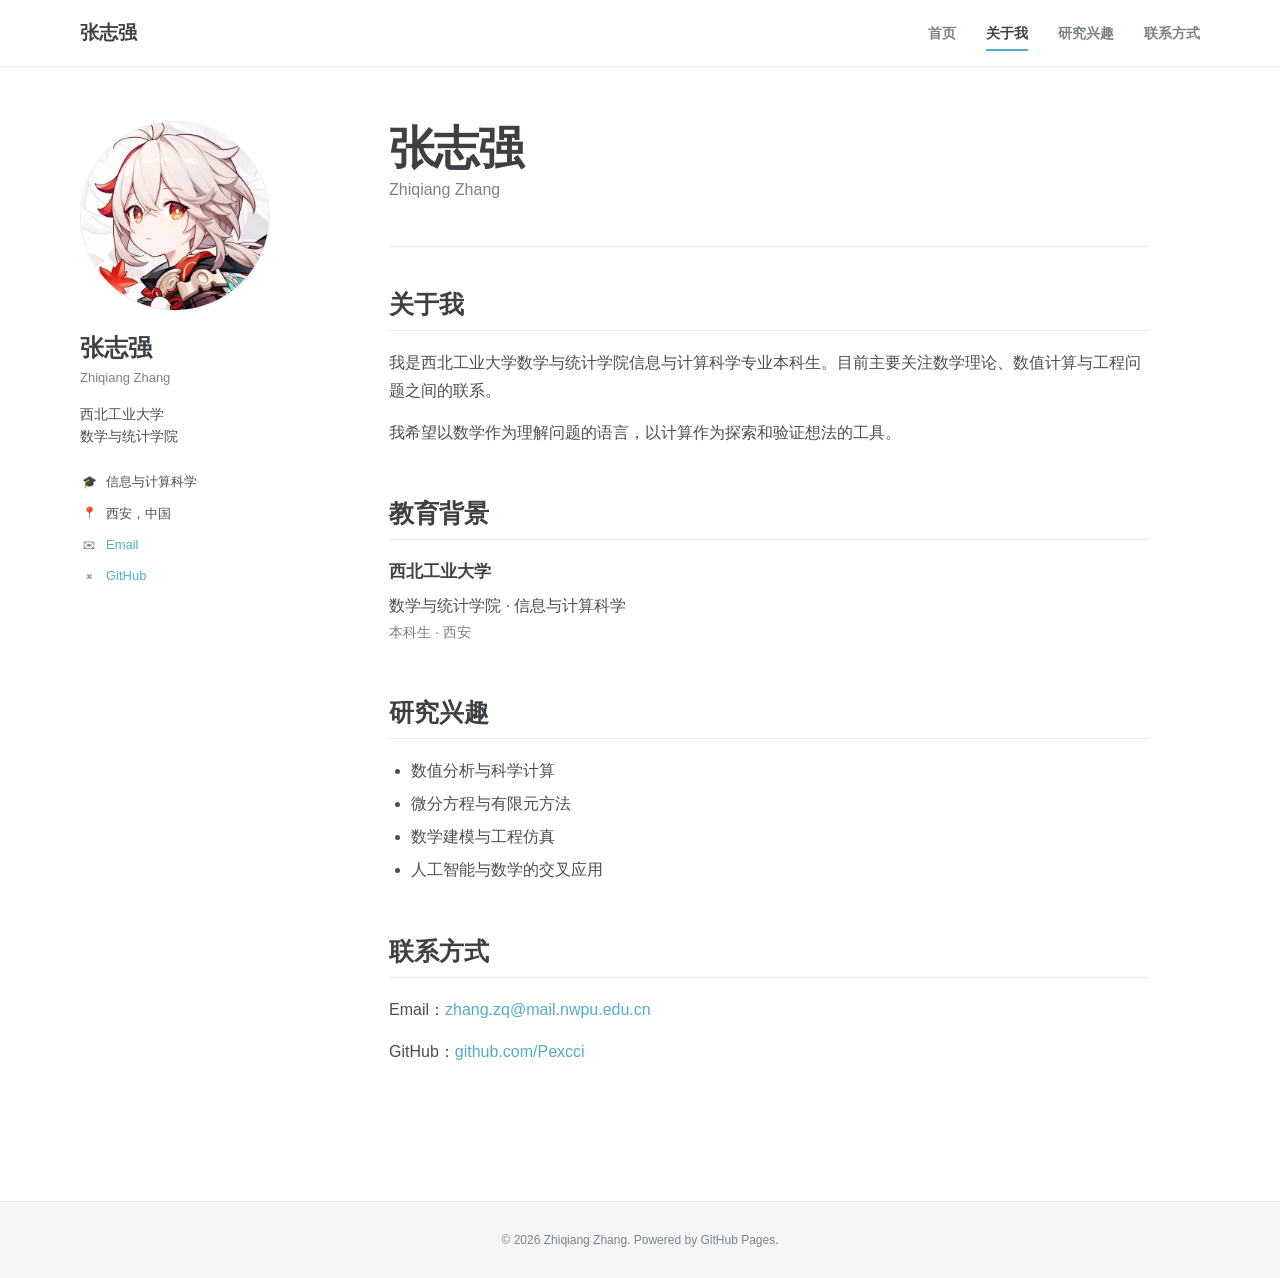
==== commit f2068e98: "Replace profile avatar" ====
--- a/index.html
+++ b/index.html
@@ -35,7 +35,7 @@
 
     <main class="page" id="main">
       <aside class="sidebar" aria-label="个人资料">
-        <img class="author-avatar" src="assets/zhang-zhiqiang.jpg" alt="张志强" />
+        <img class="author-avatar" src="assets/avatar.jpg" alt="张志强的头像" />
         <div class="author-content">
           <h2>张志强</h2>
           <p class="author-name-en">Zhiqiang Zhang</p>
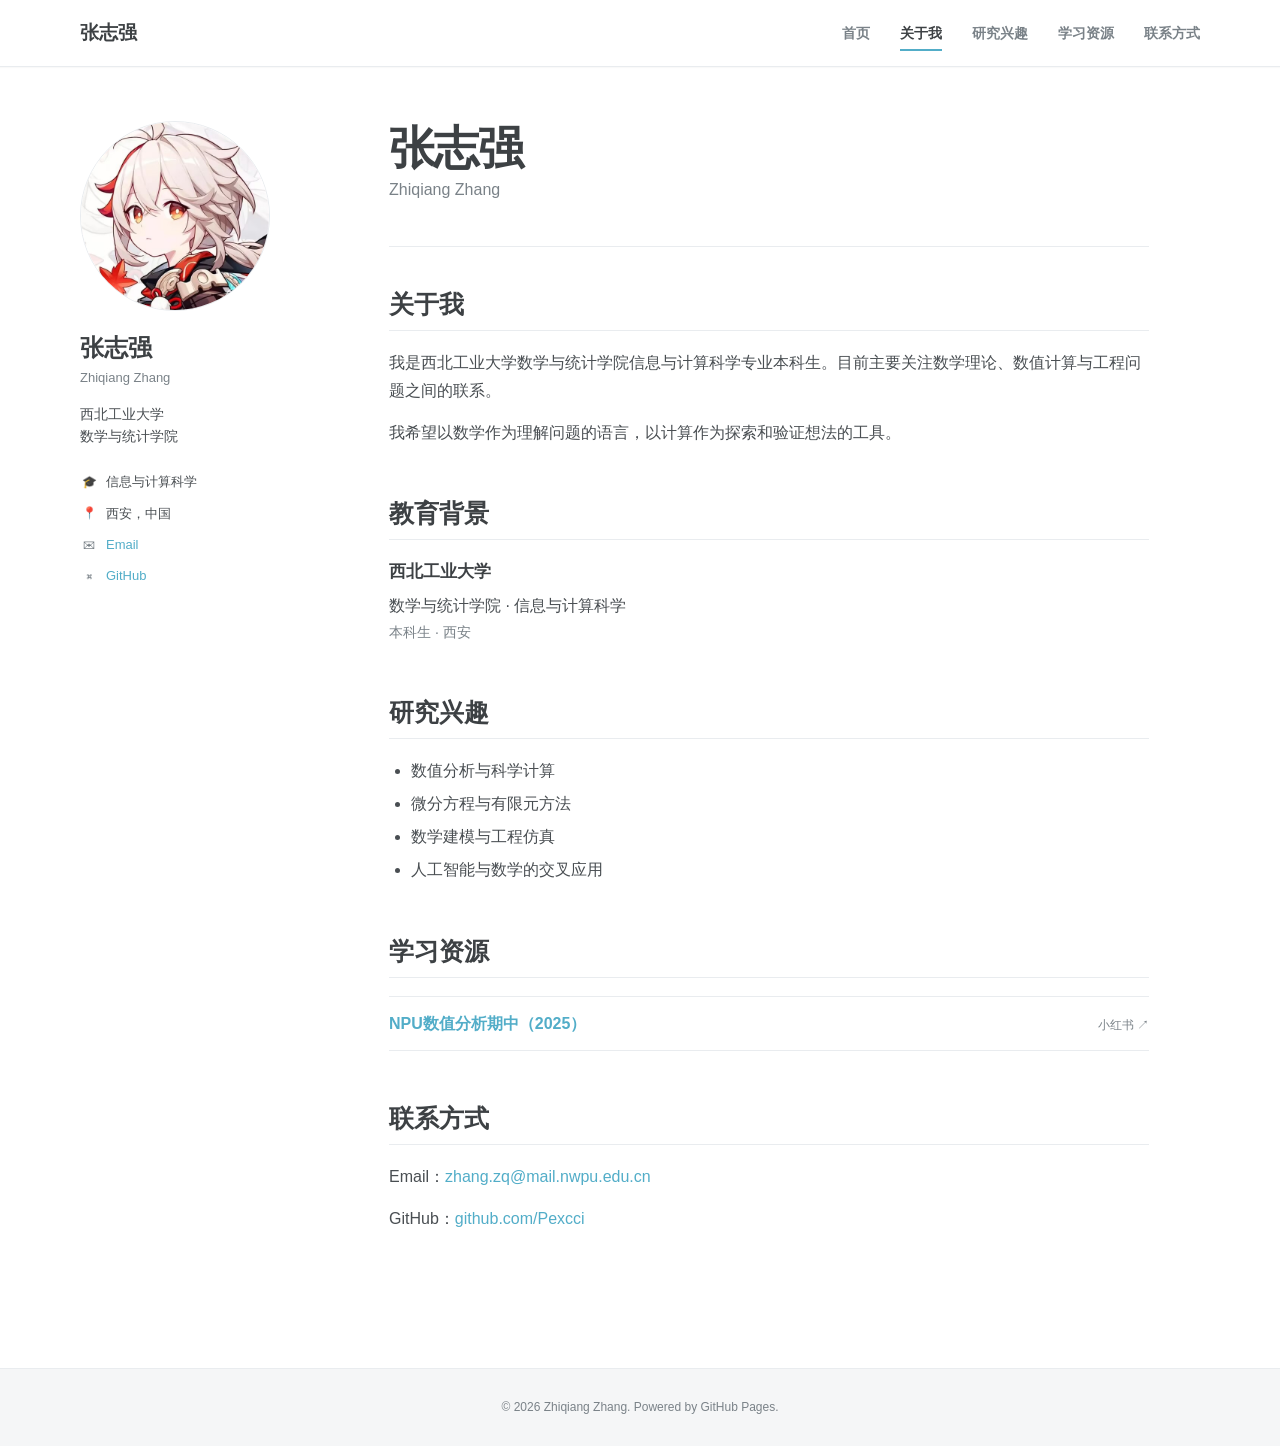
==== commit 06b9ae93: "Add learning resources section" ====
--- a/index.html
+++ b/index.html
@@ -28,6 +28,7 @@
           <a href="#top">首页</a>
           <a href="#about">关于我</a>
           <a href="#interests">研究兴趣</a>
+          <a href="#resources">学习资源</a>
           <a href="#contact">联系方式</a>
         </div>
       </nav>
@@ -85,6 +86,18 @@
           </ul>
         </section>
 
+        <section id="resources">
+          <h2>学习资源</h2>
+          <ul class="resource-list">
+            <li>
+              <a href="https://www.xiaohongshu.com/explore/6a2d6a4f000000003502abbe?xsec_token=ABk42w9_3qa2Mjbns6UnB2yxhOGpGcN2S3giscQtUhceo=&amp;xsec_source=pc_user" target="_blank" rel="noreferrer">
+                NPU数值分析期中（2025）
+              </a>
+              <span>小红书 ↗</span>
+            </li>
+          </ul>
+        </section>
+
         <section id="contact">
           <h2>联系方式</h2>
           <p>
--- a/styles.css
+++ b/styles.css
@@ -298,6 +298,34 @@
   font-size: 14px;
 }
 
+.resource-list {
+  padding: 0 !important;
+  list-style: none;
+}
+
+.resource-list li {
+  display: flex;
+  gap: 16px;
+  align-items: baseline;
+  justify-content: space-between;
+  padding: 13px 0;
+  border-bottom: 1px solid var(--border);
+}
+
+.resource-list li:first-child {
+  border-top: 1px solid var(--border);
+}
+
+.resource-list a {
+  font-weight: 600;
+}
+
+.resource-list span {
+  flex: none;
+  color: var(--muted);
+  font-size: 12px;
+}
+
 .site-footer {
   padding: 28px 20px calc(28px + env(safe-area-inset-bottom));
   color: var(--muted);
@@ -456,6 +484,7 @@
   .author-content h2 { font-size: 19px; }
   .author-bio { font-size: 12px; }
   .page-header h1 { font-size: 34px; }
+  .resource-list li { align-items: flex-start; flex-direction: column; gap: 3px; }
 }
 
 @media (prefers-reduced-motion: reduce) {
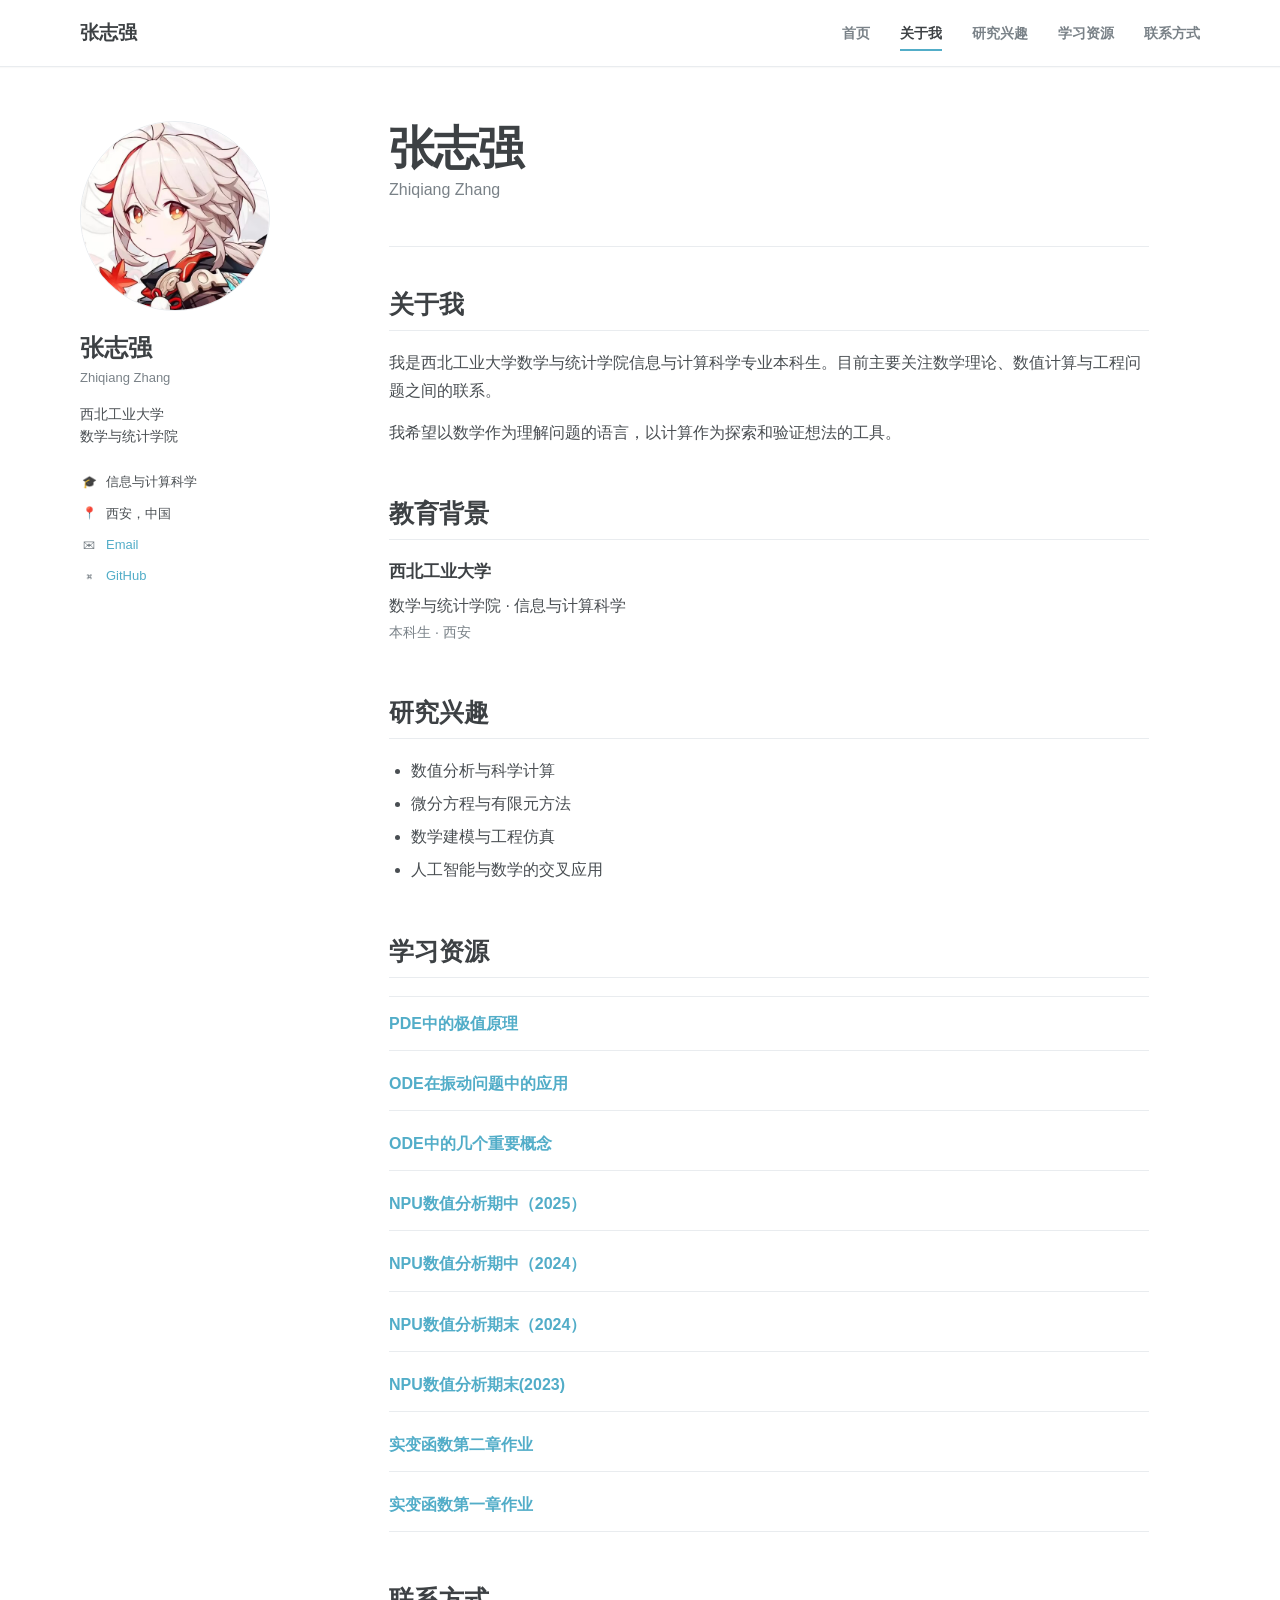
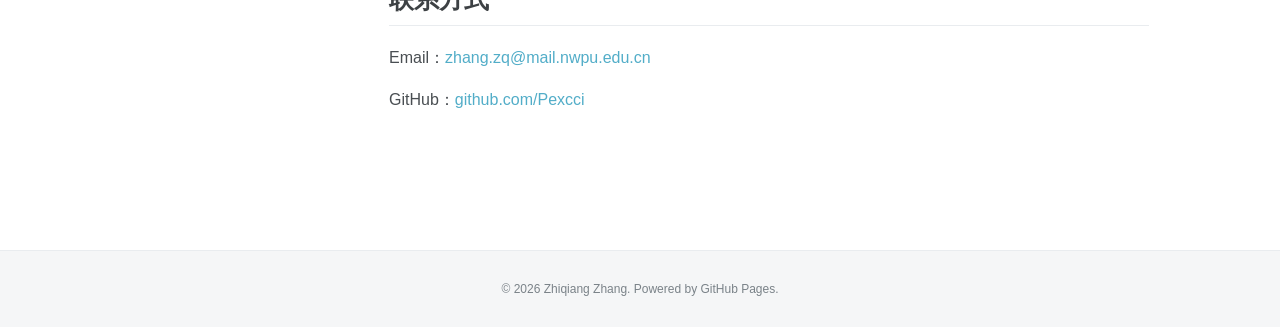
==== commit b44cf6c7: "Add all learning resources" ====
--- a/index.html
+++ b/index.html
@@ -90,10 +90,49 @@
           <h2>学习资源</h2>
           <ul class="resource-list">
             <li>
+              <a href="https://www.xiaohongshu.com/search_result/?keyword=PDE中的极值原理&amp;source=web_search_result_notes" target="_blank" rel="noreferrer">
+                PDE中的极值原理
+              </a>
+            </li>
+            <li>
+              <a href="https://www.xiaohongshu.com/search_result/?keyword=ODE在振动问题中的应用&amp;source=web_search_result_notes" target="_blank" rel="noreferrer">
+                ODE在振动问题中的应用
+              </a>
+            </li>
+            <li>
+              <a href="https://www.xiaohongshu.com/search_result/?keyword=ODE中的几个重要概念&amp;source=web_search_result_notes" target="_blank" rel="noreferrer">
+                ODE中的几个重要概念
+              </a>
+            </li>
+            <li>
               <a href="https://www.xiaohongshu.com/explore/6a2d6a4f000000003502abbe?xsec_token=ABk42w9_3qa2Mjbns6UnB2yxhOGpGcN2S3giscQtUhceo=&amp;xsec_source=pc_user" target="_blank" rel="noreferrer">
                 NPU数值分析期中（2025）
               </a>
-              <span>小红书 ↗</span>
+            </li>
+            <li>
+              <a href="https://www.xiaohongshu.com/search_result/?keyword=NPU数值分析期中（2024）&amp;source=web_search_result_notes" target="_blank" rel="noreferrer">
+                NPU数值分析期中（2024）
+              </a>
+            </li>
+            <li>
+              <a href="https://www.xiaohongshu.com/search_result/?keyword=NPU数值分析期末（2024）&amp;source=web_search_result_notes" target="_blank" rel="noreferrer">
+                NPU数值分析期末（2024）
+              </a>
+            </li>
+            <li>
+              <a href="https://www.xiaohongshu.com/search_result/?keyword=NPU数值分析期末(2023)&amp;source=web_search_result_notes" target="_blank" rel="noreferrer">
+                NPU数值分析期末(2023)
+              </a>
+            </li>
+            <li>
+              <a href="https://www.xiaohongshu.com/search_result/?keyword=实变函数第二章作业&amp;source=web_search_result_notes" target="_blank" rel="noreferrer">
+                实变函数第二章作业
+              </a>
+            </li>
+            <li>
+              <a href="https://www.xiaohongshu.com/search_result/?keyword=实变函数第一章作业&amp;source=web_search_result_notes" target="_blank" rel="noreferrer">
+                实变函数第一章作业
+              </a>
             </li>
           </ul>
         </section>
--- a/styles.css
+++ b/styles.css
@@ -304,10 +304,6 @@
 }
 
 .resource-list li {
-  display: flex;
-  gap: 16px;
-  align-items: baseline;
-  justify-content: space-between;
   padding: 13px 0;
   border-bottom: 1px solid var(--border);
 }
@@ -318,12 +314,6 @@
 
 .resource-list a {
   font-weight: 600;
-}
-
-.resource-list span {
-  flex: none;
-  color: var(--muted);
-  font-size: 12px;
 }
 
 .site-footer {
@@ -484,7 +474,6 @@
   .author-content h2 { font-size: 19px; }
   .author-bio { font-size: 12px; }
   .page-header h1 { font-size: 34px; }
-  .resource-list li { align-items: flex-start; flex-direction: column; gap: 3px; }
 }
 
 @media (prefers-reduced-motion: reduce) {
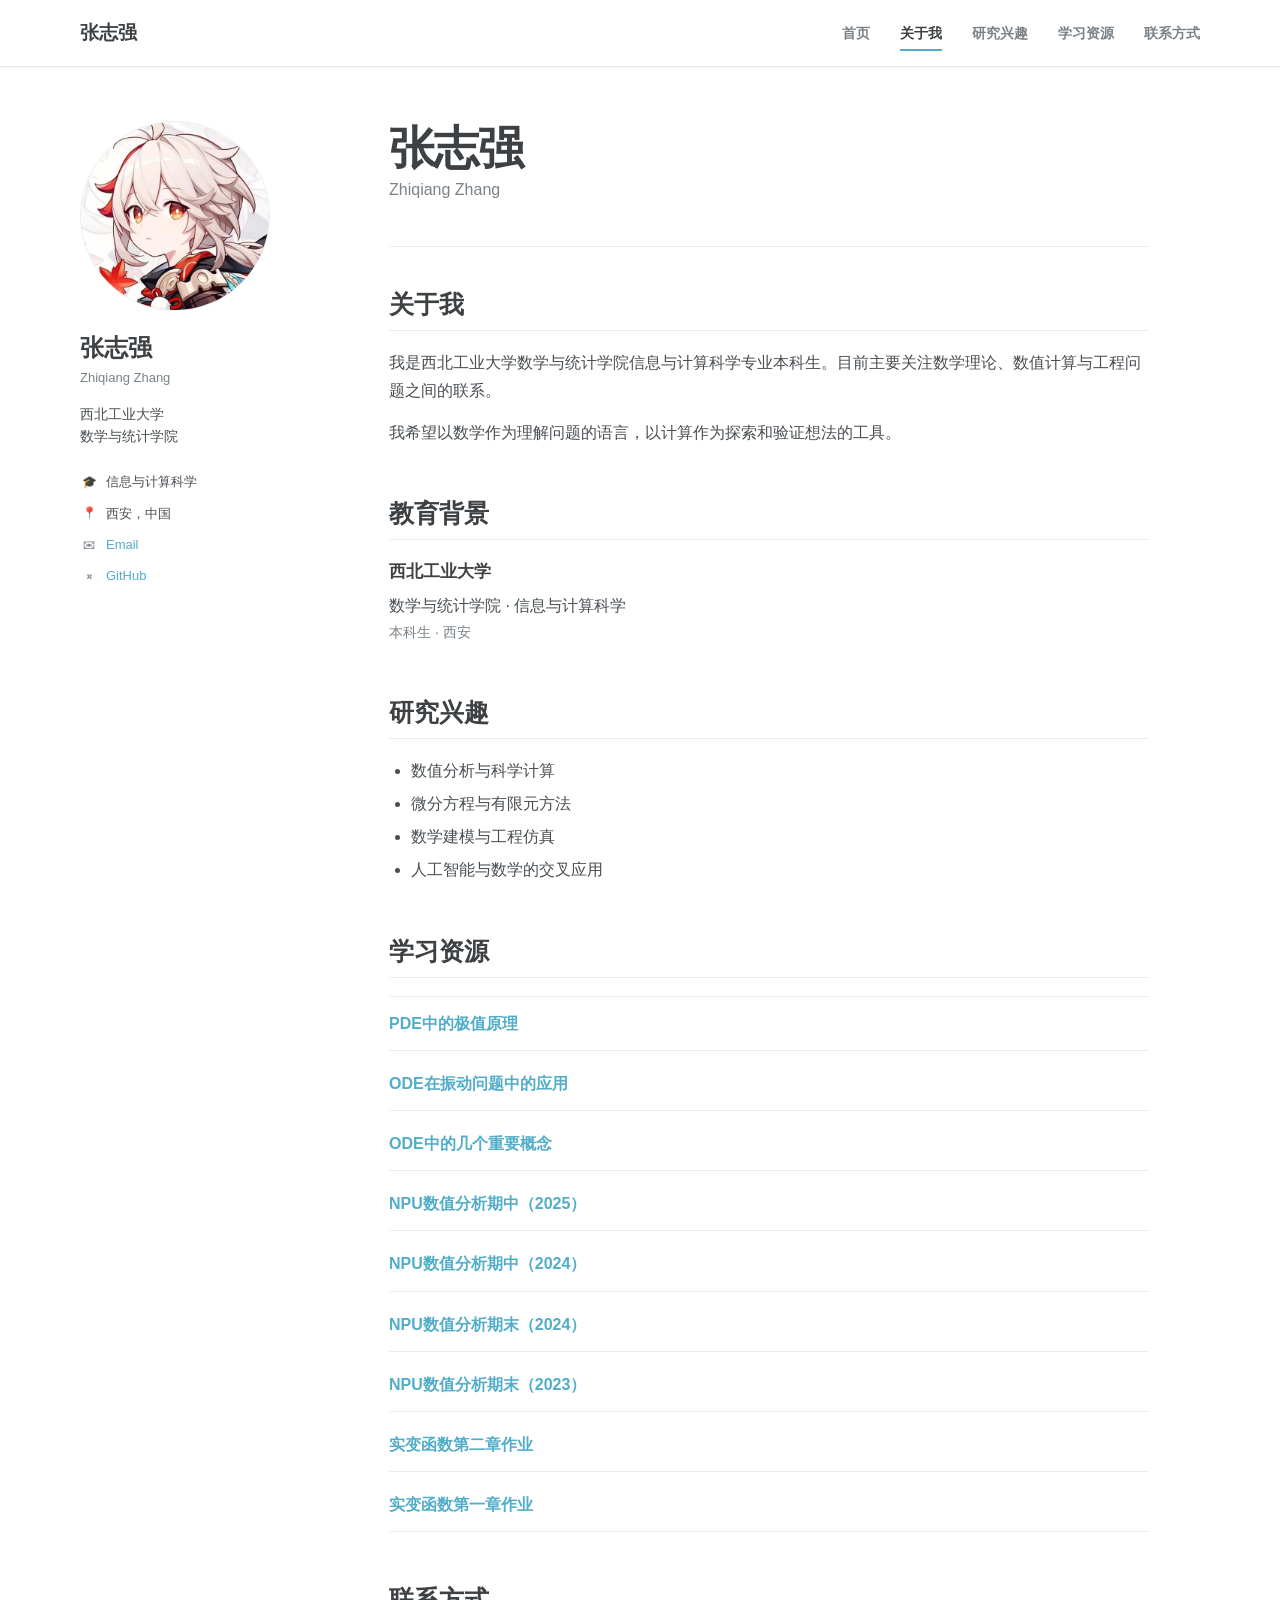
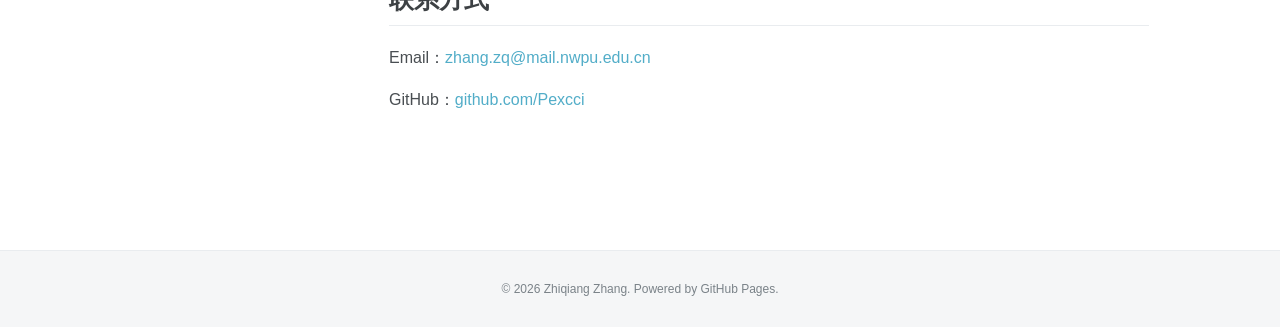
==== commit 8ca7b2d7: "Use Chinese brackets in resource title" ====
--- a/index.html
+++ b/index.html
@@ -120,8 +120,8 @@
               </a>
             </li>
             <li>
-              <a href="https://www.xiaohongshu.com/search_result/?keyword=NPU数值分析期末(2023)&amp;source=web_search_result_notes" target="_blank" rel="noreferrer">
-                NPU数值分析期末(2023)
+              <a href="https://www.xiaohongshu.com/search_result/?keyword=NPU数值分析期末（2023）&amp;source=web_search_result_notes" target="_blank" rel="noreferrer">
+                NPU数值分析期末（2023）
               </a>
             </li>
             <li>
